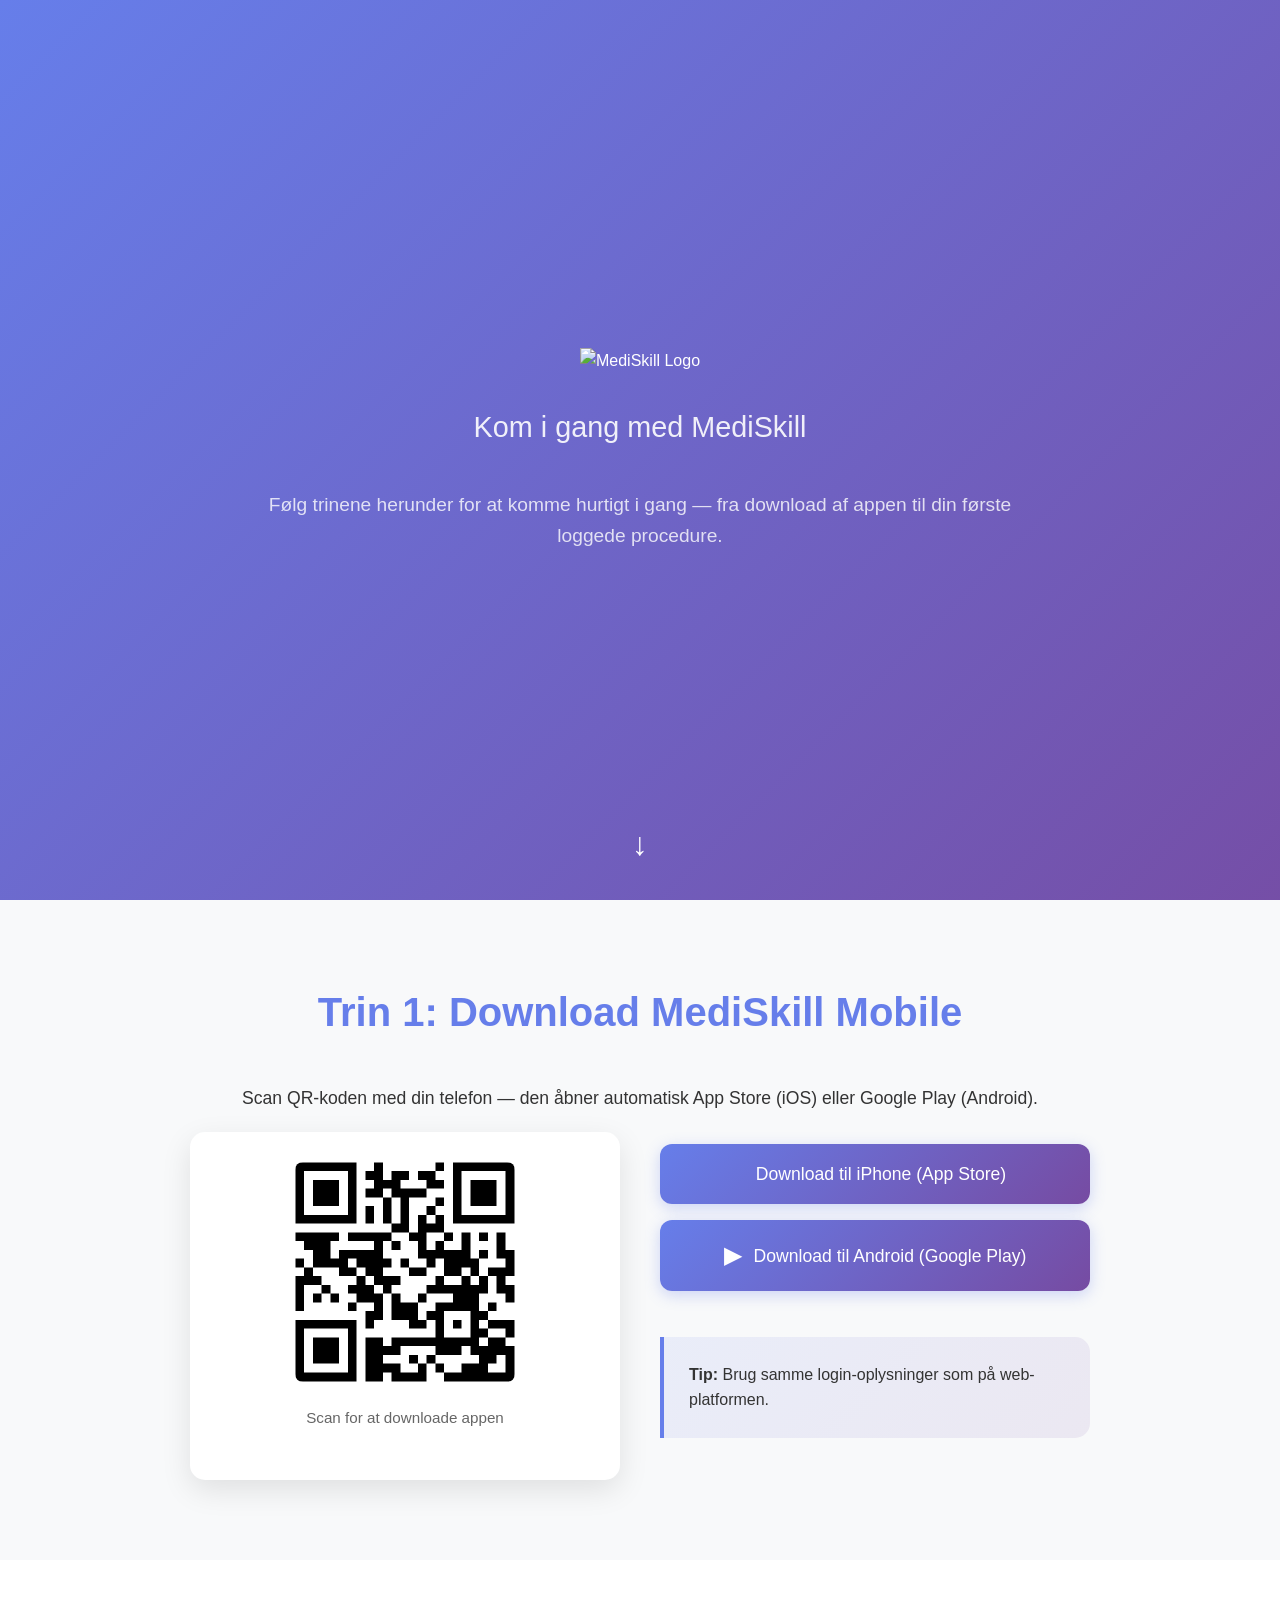
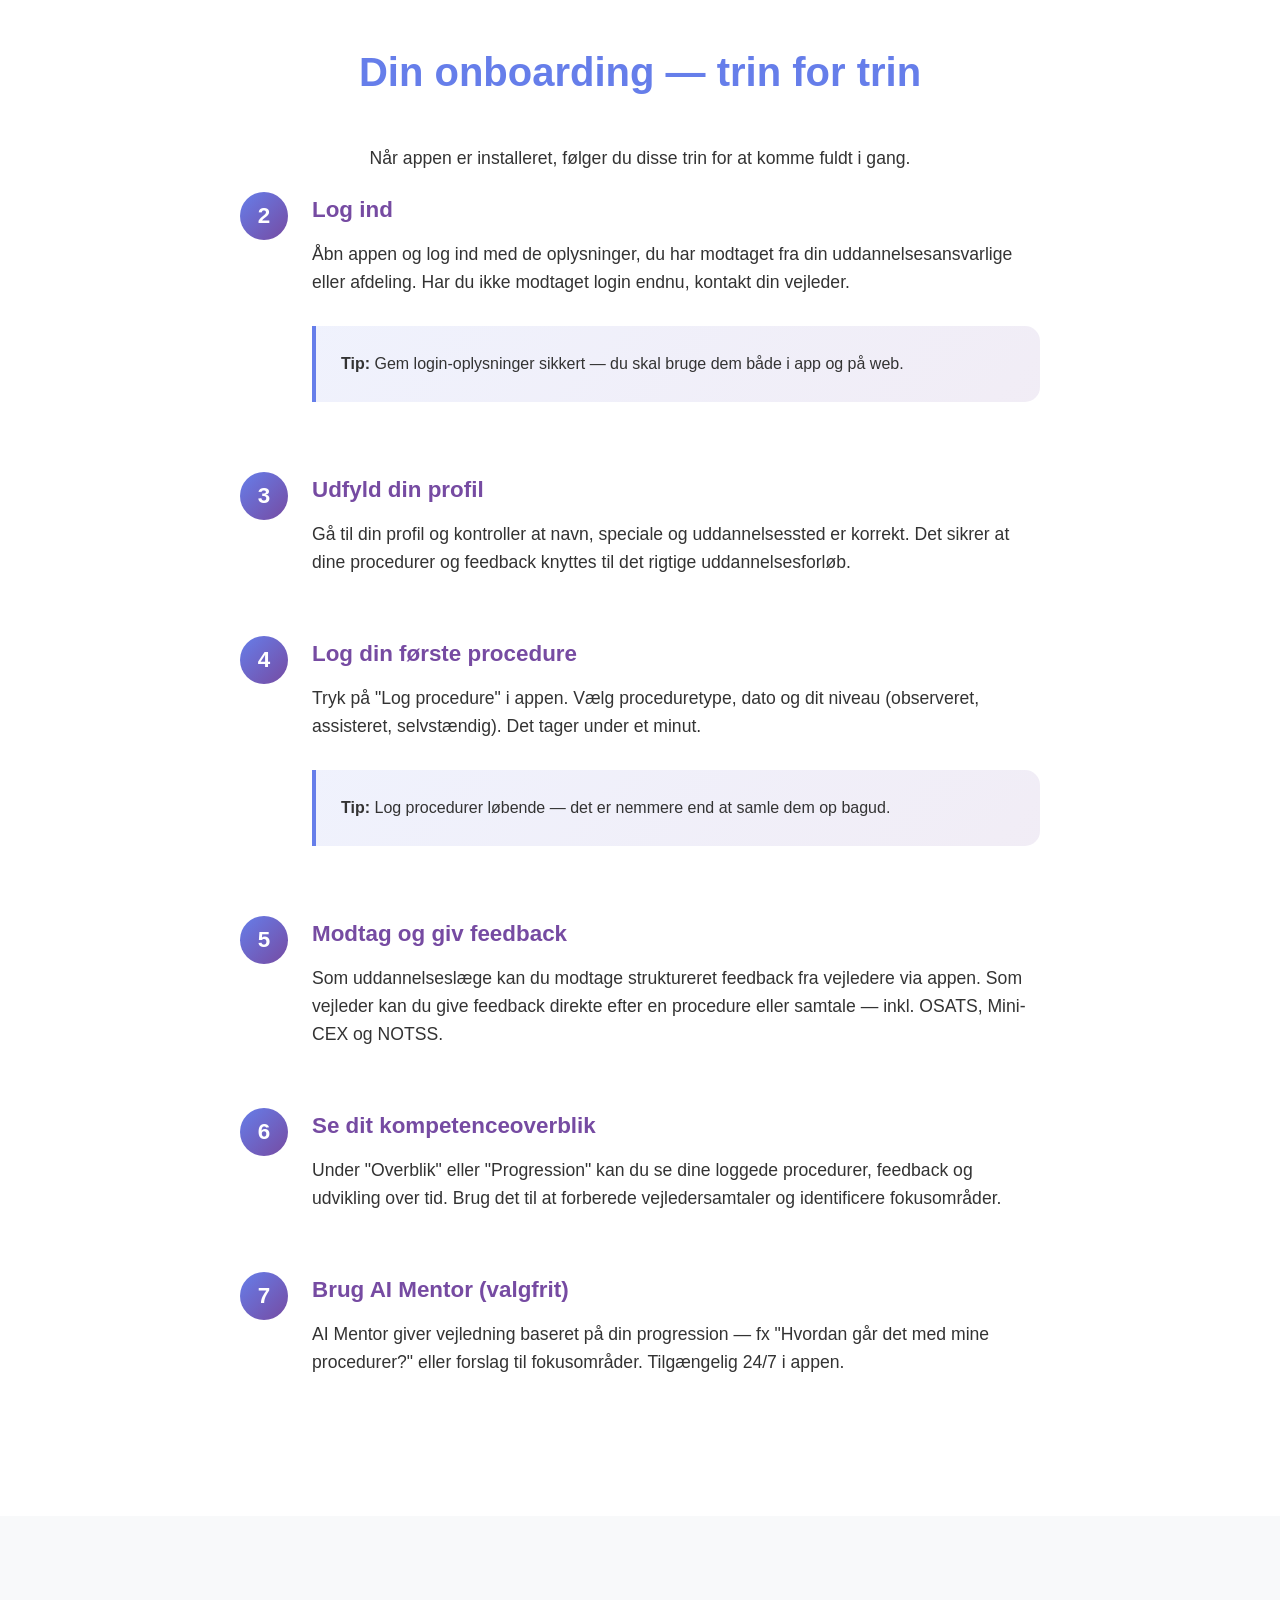
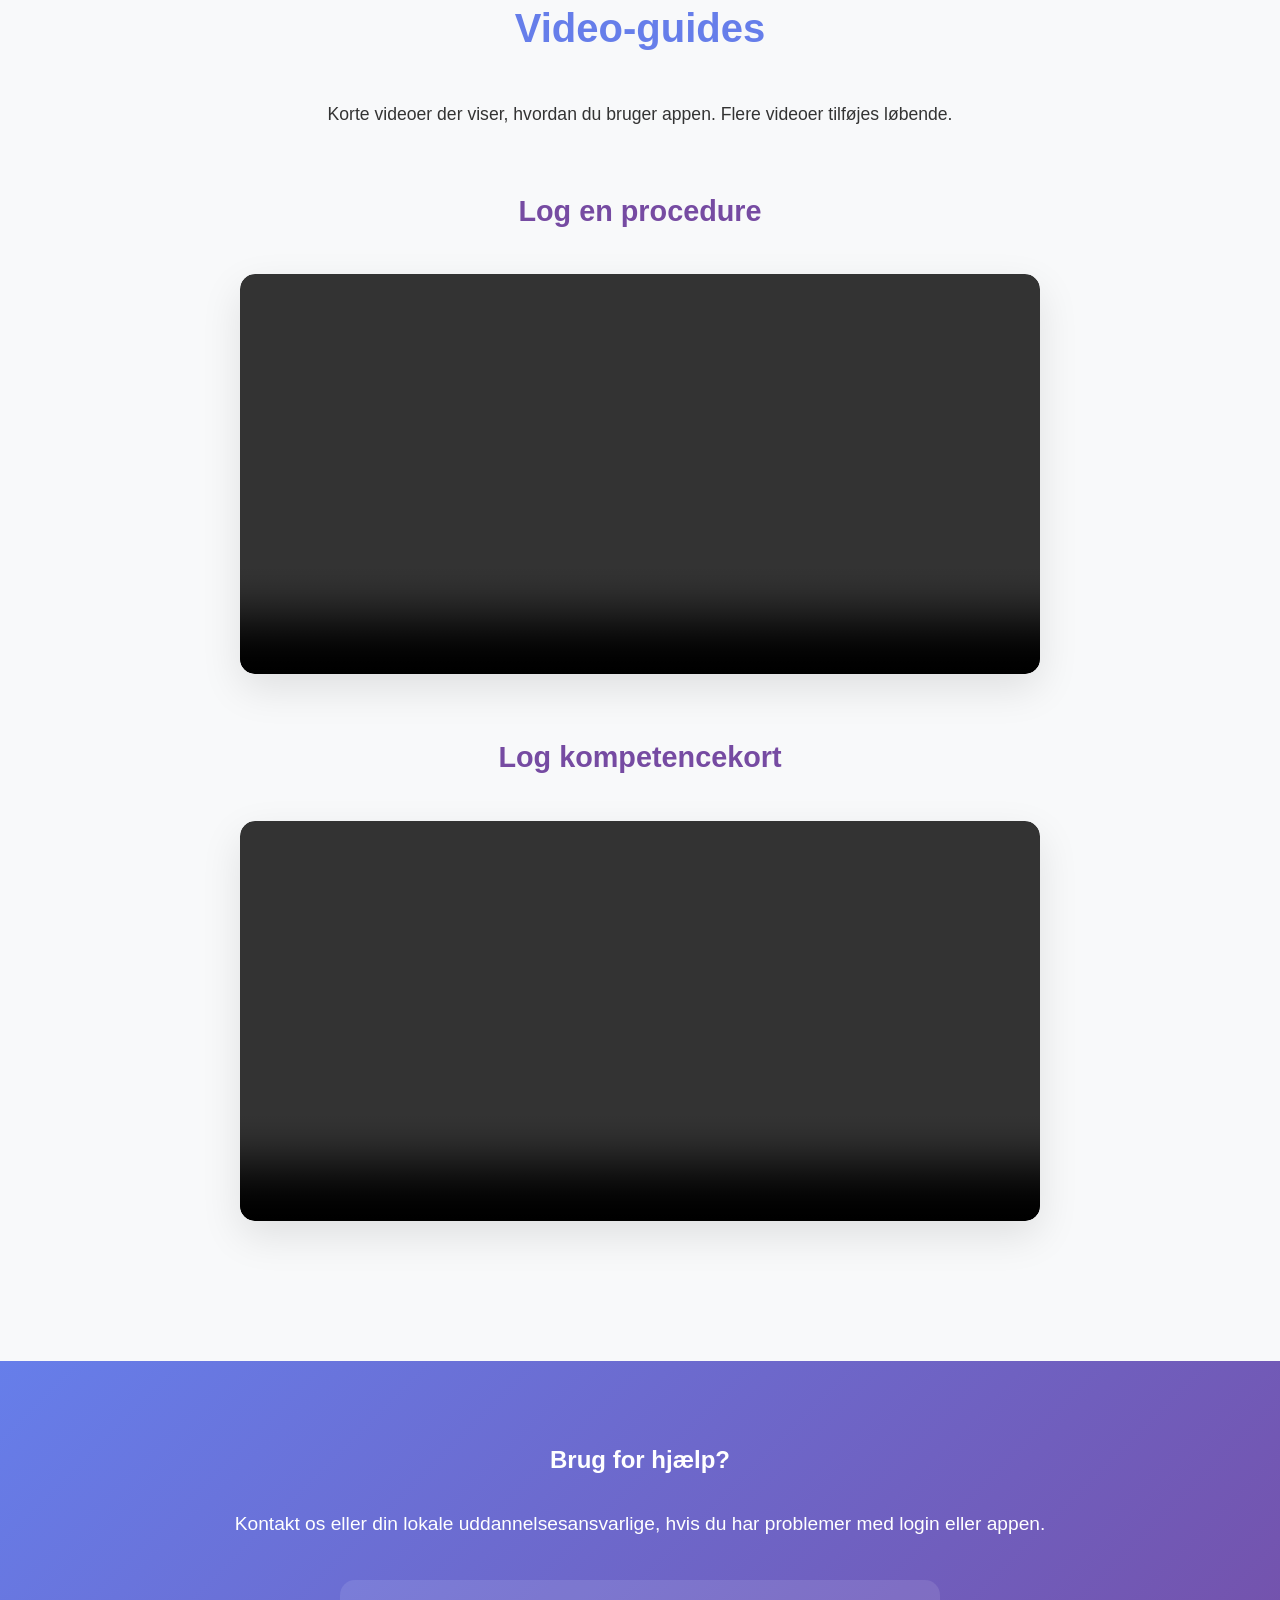
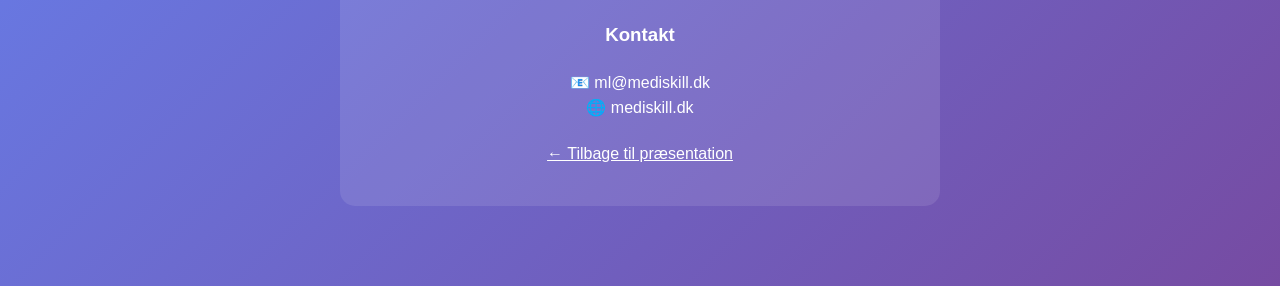
==== onboarding.html @ 32abe289 "Remove placeholder video sections from onboarding page Co-authored-by: Martin Lawaetz <lawaetzm@user" ====
<!DOCTYPE html>
<html lang="da">
<head>
    <meta charset="UTF-8">
    <meta name="viewport" content="width=device-width, initial-scale=1.0">
    <title>MediSkill - Kom i gang</title>
    <link rel="stylesheet" href="css/shared.css">
    <link rel="stylesheet" href="css/onboarding.css">
</head>
<body>
    <section class="hero">
        <div class="container">
            <img src="images/logo.png" alt="MediSkill Logo" style="height: 120px; margin-bottom: 30px;">
            <h2>Kom i gang med MediSkill</h2>
            <p>Følg trinene herunder for at komme hurtigt i gang — fra download af appen til din første loggede procedure.</p>
            <div class="scroll-indicator">↓</div>
        </div>
    </section>

    <section class="section" id="download">
        <div class="container">
            <h2>Trin 1: Download MediSkill Mobile</h2>
            <p class="section-intro">Scan QR-koden med din telefon — den åbner automatisk App Store (iOS) eller Google Play (Android).</p>

            <div class="download-section">
                <div class="qr-container">
                    <img src="images/qr-download.png" alt="QR-kode til download af MediSkill app">
                    <p>Scan for at downloade appen</p>
                </div>
                <div class="store-buttons">
                    <a class="store-button" href="https://apps.apple.com/app/id6743761789" target="_blank" rel="noopener noreferrer">
                        <span class="store-button-icon"></span>
                        Download til iPhone (App Store)
                    </a>
                    <a class="store-button" href="https://play.google.com/store/apps/details?id=com.mediskill.app" target="_blank" rel="noopener noreferrer">
                        <span class="store-button-icon">▶</span>
                        Download til Android (Google Play)
                    </a>
                    <div class="highlight-box">
                        <strong>Tip:</strong> Brug samme login-oplysninger som på web-platformen.
                    </div>
                </div>
            </div>
        </div>
    </section>

    <section class="section" id="steps">
        <div class="container">
            <h2>Din onboarding — trin for trin</h2>
            <p class="section-intro">Når appen er installeret, følger du disse trin for at komme fuldt i gang.</p>

            <div class="step-timeline">
                <div class="step-item">
                    <div class="step-number">2</div>
                    <div class="step-content">
                        <h4>Log ind</h4>
                        <p>Åbn appen og log ind med de oplysninger, du har modtaget fra din uddannelsesansvarlige eller afdeling. Har du ikke modtaget login endnu, kontakt din vejleder.</p>
                        <div class="highlight-box">
                            <strong>Tip:</strong> Gem login-oplysninger sikkert — du skal bruge dem både i app og på web.
                        </div>
                    </div>
                </div>

                <div class="step-item">
                    <div class="step-number">3</div>
                    <div class="step-content">
                        <h4>Udfyld din profil</h4>
                        <p>Gå til din profil og kontroller at navn, speciale og uddannelsessted er korrekt. Det sikrer at dine procedurer og feedback knyttes til det rigtige uddannelsesforløb.</p>
                    </div>
                </div>

                <div class="step-item">
                    <div class="step-number">4</div>
                    <div class="step-content">
                        <h4>Log din første procedure</h4>
                        <p>Tryk på "Log procedure" i appen. Vælg proceduretype, dato og dit niveau (observeret, assisteret, selvstændig). Det tager under et minut.</p>
                        <div class="highlight-box">
                            <strong>Tip:</strong> Log procedurer løbende — det er nemmere end at samle dem op bagud.
                        </div>
                    </div>
                </div>

                <div class="step-item">
                    <div class="step-number">5</div>
                    <div class="step-content">
                        <h4>Modtag og giv feedback</h4>
                        <p>Som uddannelseslæge kan du modtage struktureret feedback fra vejledere via appen. Som vejleder kan du give feedback direkte efter en procedure eller samtale — inkl. OSATS, Mini-CEX og NOTSS.</p>
                    </div>
                </div>

                <div class="step-item">
                    <div class="step-number">6</div>
                    <div class="step-content">
                        <h4>Se dit kompetenceoverblik</h4>
                        <p>Under "Overblik" eller "Progression" kan du se dine loggede procedurer, feedback og udvikling over tid. Brug det til at forberede vejledersamtaler og identificere fokusområder.</p>
                    </div>
                </div>

                <div class="step-item">
                    <div class="step-number">7</div>
                    <div class="step-content">
                        <h4>Brug AI Mentor (valgfrit)</h4>
                        <p>AI Mentor giver vejledning baseret på din progression — fx "Hvordan går det med mine procedurer?" eller forslag til fokusområder. Tilgængelig 24/7 i appen.</p>
                    </div>
                </div>
            </div>
        </div>
    </section>

    <section class="section" id="videos">
        <div class="container">
            <h2>Video-guides</h2>
            <p class="section-intro">Korte videoer der viser, hvordan du bruger appen. Flere videoer tilføjes løbende.</p>

            <div class="video-section">
                <h3>Log en procedure</h3>
                <div class="video-container">
                    <video controls>
                        <source src="images/log_procedure.mp4" type="video/mp4">
                        Din browser understøtter ikke video afspilning.
                    </video>
                </div>
            </div>

            <div class="video-section">
                <h3>Log kompetencekort</h3>
                <div class="video-container">
                    <video controls>
                        <source src="images/log_kompetencekort.mp4" type="video/mp4">
                        Din browser understøtter ikke video afspilning.
                    </video>
                </div>
            </div>
        </div>
    </section>

    <section class="cta-section">
        <div class="container">
            <h2>Brug for hjælp?</h2>
            <p style="font-size: 1.2rem; margin-bottom: 40px;">
                Kontakt os eller din lokale uddannelsesansvarlige, hvis du har problemer med login eller appen.
            </p>

            <div class="contact-info">
                <h3 style="margin-bottom: 20px;">Kontakt</h3>
                <p>📧 ml@mediskill.dk</p>
                <p>🌐 mediskill.dk</p>
                <p style="margin-top: 20px;">
                    <a href="index.html" style="color: white; text-decoration: underline;">← Tilbage til præsentation</a>
                </p>
            </div>
        </div>
    </section>

    <script>
        document.querySelectorAll('a[href^="#"]').forEach(anchor => {
            anchor.addEventListener('click', function (e) {
                e.preventDefault();
                document.querySelector(this.getAttribute('href')).scrollIntoView({
                    behavior: 'smooth'
                });
            });
        });

        document.querySelector('.scroll-indicator').addEventListener('click', function() {
            document.querySelector('.section').scrollIntoView({
                behavior: 'smooth'
            });
        });
    </script>
</body>
</html>
---- css/shared.css ----
* {
    margin: 0;
    padding: 0;
    box-sizing: border-box;
}

body {
    font-family: 'Segoe UI', Tahoma, Geneva, Verdana, sans-serif;
    line-height: 1.6;
    color: #333;
    background: linear-gradient(135deg, #667eea 0%, #764ba2 100%);
}

.container {
    max-width: 1200px;
    margin: 0 auto;
    padding: 0 20px;
}

.hero {
    position: relative;
    background: linear-gradient(135deg, rgba(102, 126, 234, 0.9) 0%, rgba(118, 75, 162, 0.9) 100%);
    color: white;
    padding: 80px 20px;
    text-align: center;
    min-height: 100vh;
    display: flex;
    align-items: center;
    justify-content: center;
    flex-direction: column;
    overflow: hidden;
}

.hero h1 {
    font-size: 3.5rem;
    margin-bottom: 20px;
    font-weight: 300;
}

.hero h2 {
    font-size: 1.8rem;
    margin-bottom: 40px;
    font-weight: 400;
    opacity: 0.9;
}

.hero p {
    font-size: 1.2rem;
    max-width: 800px;
    margin: 0 auto;
    opacity: 0.8;
}

.section {
    padding: 80px 0;
    background: white;
}

.section:nth-child(even) {
    background: #f8f9fa;
}

.section h2 {
    font-size: 2.5rem;
    margin-bottom: 40px;
    text-align: center;
    color: #667eea;
}

.section h3 {
    font-size: 1.8rem;
    margin: 30px 0 15px 0;
    color: #764ba2;
}

.section p {
    font-size: 1.1rem;
    margin-bottom: 20px;
    max-width: 800px;
    margin-left: auto;
    margin-right: auto;
}

.features-grid {
    display: grid;
    grid-template-columns: repeat(auto-fit, minmax(300px, 1fr));
    gap: 40px;
    margin: 60px 0;
}

.features-grid-four {
    display: grid;
    grid-template-columns: repeat(4, 1fr);
    gap: 30px;
    margin: 60px 0;
}

.feature-card {
    background: white;
    padding: 30px;
    border-radius: 15px;
    box-shadow: 0 10px 30px rgba(0,0,0,0.1);
    text-align: center;
    transition: transform 0.3s ease;
}

.feature-card:hover {
    transform: translateY(-5px);
}

.feature-card h4 {
    font-size: 1.4rem;
    margin-bottom: 15px;
    color: #667eea;
}

.image-showcase {
    display: grid;
    grid-template-columns: 1fr 1fr;
    gap: 40px;
    margin: 60px 0;
    align-items: center;
}

.image-showcase img {
    width: 100%;
    border-radius: 15px;
    box-shadow: 0 15px 40px rgba(0,0,0,0.1);
}

.image-content {
    padding: 20px;
}

.image-content h4 {
    font-size: 1.6rem;
    margin-bottom: 20px;
    color: #764ba2;
}

.stats-grid {
    display: grid;
    grid-template-columns: repeat(auto-fit, minmax(200px, 1fr));
    gap: 30px;
    margin: 40px 0;
}

.stat-card {
    background: linear-gradient(135deg, #667eea, #764ba2);
    color: white;
    padding: 30px;
    border-radius: 15px;
    text-align: center;
}

.stat-number {
    font-size: 3rem;
    font-weight: bold;
    display: block;
}

.stat-label {
    font-size: 1rem;
    opacity: 0.9;
}

.cta-section {
    background: linear-gradient(135deg, #667eea, #764ba2);
    color: white;
    padding: 80px 0;
    text-align: center;
}

.cta-section h2 {
    color: white;
    margin-bottom: 30px;
}

.contact-info {
    background: rgba(255,255,255,0.1);
    padding: 40px;
    border-radius: 15px;
    max-width: 600px;
    margin: 0 auto;
}

.scroll-indicator {
    position: absolute;
    bottom: 30px;
    left: 50%;
    transform: translateX(-50%);
    color: white;
    font-size: 2rem;
    animation: bounce 2s infinite;
    cursor: pointer;
}

@keyframes bounce {
    0%, 20%, 50%, 80%, 100% {
        transform: translateX(-50%) translateY(0);
    }
    40% {
        transform: translateX(-50%) translateY(-10px);
    }
    60% {
        transform: translateX(-50%) translateY(-5px);
    }
}

.highlight-box {
    background: linear-gradient(135deg, rgba(102, 126, 234, 0.1), rgba(118, 75, 162, 0.1));
    border-left: 4px solid #667eea;
    padding: 25px;
    margin: 30px 0;
    border-radius: 0 15px 15px 0;
}

.video-section {
    text-align: center;
    margin: 60px 0;
}

.video-container {
    position: relative;
    max-width: 800px;
    margin: 40px auto;
    border-radius: 15px;
    box-shadow: 0 15px 40px rgba(0,0,0,0.1);
    overflow: hidden;
}

.video-container video {
    width: 100%;
    height: auto;
    display: block;
    border-radius: 15px;
}

@media (max-width: 1024px) and (min-width: 769px) {
    .hero {
        padding: 60px 30px;
    }

    .hero img {
        height: 100px !important;
        margin-bottom: 30px !important;
    }

    .hero h2 {
        font-size: 1.6rem;
    }

    .hero p {
        font-size: 1.1rem;
        padding: 0 20px;
    }
}

@media (max-width: 768px) {
    .hero {
        min-height: 100vh;
        padding: 40px 15px;
        justify-content: center;
    }

    .hero .container {
        width: 100%;
        max-width: 100%;
        padding: 0;
    }

    .hero img {
        height: 70px !important;
        margin-bottom: 25px !important;
        max-width: 90%;
    }

    .hero h1 {
        font-size: 2rem;
        margin-bottom: 15px;
    }

    .hero h2 {
        font-size: 1.2rem;
        margin-bottom: 25px;
        padding: 0 10px;
        line-height: 1.4;
    }

    .hero p {
        font-size: 0.95rem;
        padding: 0 15px;
        line-height: 1.5;
        max-width: 90%;
        margin: 0 auto;
    }

    .section {
        padding: 50px 0;
    }

    .section h2 {
        font-size: 2rem;
        margin-bottom: 30px;
    }

    .section p {
        font-size: 1rem;
        padding: 0 10px;
        text-align: left !important;
    }

    .image-showcase {
        grid-template-columns: 1fr;
        gap: 20px;
    }

    .features-grid {
        grid-template-columns: 1fr;
        gap: 20px;
    }

    .features-grid-four {
        grid-template-columns: 1fr;
        gap: 20px;
    }

    .feature-card {
        padding: 20px;
        margin: 0 10px;
    }

    .feature-card h4 {
        font-size: 1.2rem;
    }

    .feature-card p {
        font-size: 0.95rem;
    }

    .image-content {
        padding: 10px;
    }

    .image-content h4 {
        font-size: 1.3rem;
    }

    .container {
        padding: 0 15px;
    }

    .contact-info {
        padding: 25px;
        margin: 0 10px;
    }

    .video-container {
        margin: 20px 10px;
    }
}

@media (max-width: 480px) {
    .hero {
        min-height: 100vh;
        padding: 30px 10px;
        justify-content: center;
    }

    .hero img {
        height: 55px !important;
        margin-bottom: 20px !important;
        max-width: 85%;
    }

    .hero h1 {
        font-size: 1.8rem;
        margin-bottom: 12px;
    }

    .hero h2 {
        font-size: 1rem;
        margin-bottom: 20px;
        padding: 0 5px;
        line-height: 1.3;
    }

    .hero p {
        font-size: 0.85rem;
        padding: 0 10px;
        line-height: 1.4;
        max-width: 95%;
    }

    .scroll-indicator {
        font-size: 1.5rem;
        bottom: 20px;
    }

    .section {
        padding: 40px 0;
    }

    .section h2 {
        font-size: 1.8rem;
    }

    .feature-card {
        padding: 15px;
        margin: 0 5px;
    }

    .container {
        padding: 0 10px;
    }
}
---- css/onboarding.css ----
.step-timeline {
    max-width: 800px;
    margin: 0 auto;
}

.step-item {
    display: flex;
    gap: 24px;
    margin-bottom: 40px;
    align-items: flex-start;
}

.step-number {
    flex-shrink: 0;
    width: 48px;
    height: 48px;
    border-radius: 50%;
    background: linear-gradient(135deg, #667eea, #764ba2);
    color: white;
    font-size: 1.4rem;
    font-weight: bold;
    display: flex;
    align-items: center;
    justify-content: center;
}

.step-content {
    flex: 1;
}

.step-content h4 {
    font-size: 1.4rem;
    color: #764ba2;
    margin-bottom: 12px;
}

.step-content p {
    max-width: none;
    margin-left: 0;
    margin-right: 0;
    text-align: left;
}

.download-section {
    display: grid;
    grid-template-columns: 1fr 1fr;
    gap: 40px;
    align-items: center;
    max-width: 900px;
    margin: 0 auto;
}

.qr-container {
    text-align: center;
    background: white;
    padding: 30px;
    border-radius: 15px;
    box-shadow: 0 10px 30px rgba(0,0,0,0.1);
}

.qr-container img {
    width: 220px;
    height: 220px;
    border-radius: 8px;
}

.qr-container p {
    margin-top: 16px;
    font-size: 0.95rem;
    color: #666;
    max-width: none;
}

.store-buttons {
    display: flex;
    flex-direction: column;
    gap: 16px;
}

.store-button {
    display: flex;
    align-items: center;
    justify-content: center;
    gap: 12px;
    padding: 16px 24px;
    border-radius: 12px;
    background: linear-gradient(135deg, #667eea, #764ba2);
    color: white;
    text-decoration: none;
    font-size: 1.1rem;
    font-weight: 500;
    transition: transform 0.2s ease, box-shadow 0.2s ease;
    box-shadow: 0 4px 15px rgba(102, 126, 234, 0.3);
}

.store-button:hover {
    transform: translateY(-2px);
    box-shadow: 0 6px 20px rgba(102, 126, 234, 0.4);
}

.store-button-icon {
    font-size: 1.5rem;
}

.video-placeholder {
    max-width: 800px;
    margin: 20px auto;
    padding: 60px 40px;
    border: 2px dashed #ccc;
    border-radius: 15px;
    background: #f8f9fa;
    color: #888;
    font-size: 1.1rem;
}

.section-intro {
    text-align: center;
    font-size: 1.2rem;
    margin-bottom: 40px;
    max-width: 700px;
    margin-left: auto;
    margin-right: auto;
}

@media (max-width: 768px) {
    .step-item {
        gap: 16px;
    }

    .step-number {
        width: 40px;
        height: 40px;
        font-size: 1.2rem;
    }

    .download-section {
        grid-template-columns: 1fr;
        gap: 30px;
    }

    .qr-container img {
        width: 180px;
        height: 180px;
    }

    .video-placeholder {
        padding: 40px 20px;
        margin: 20px 10px;
    }
}
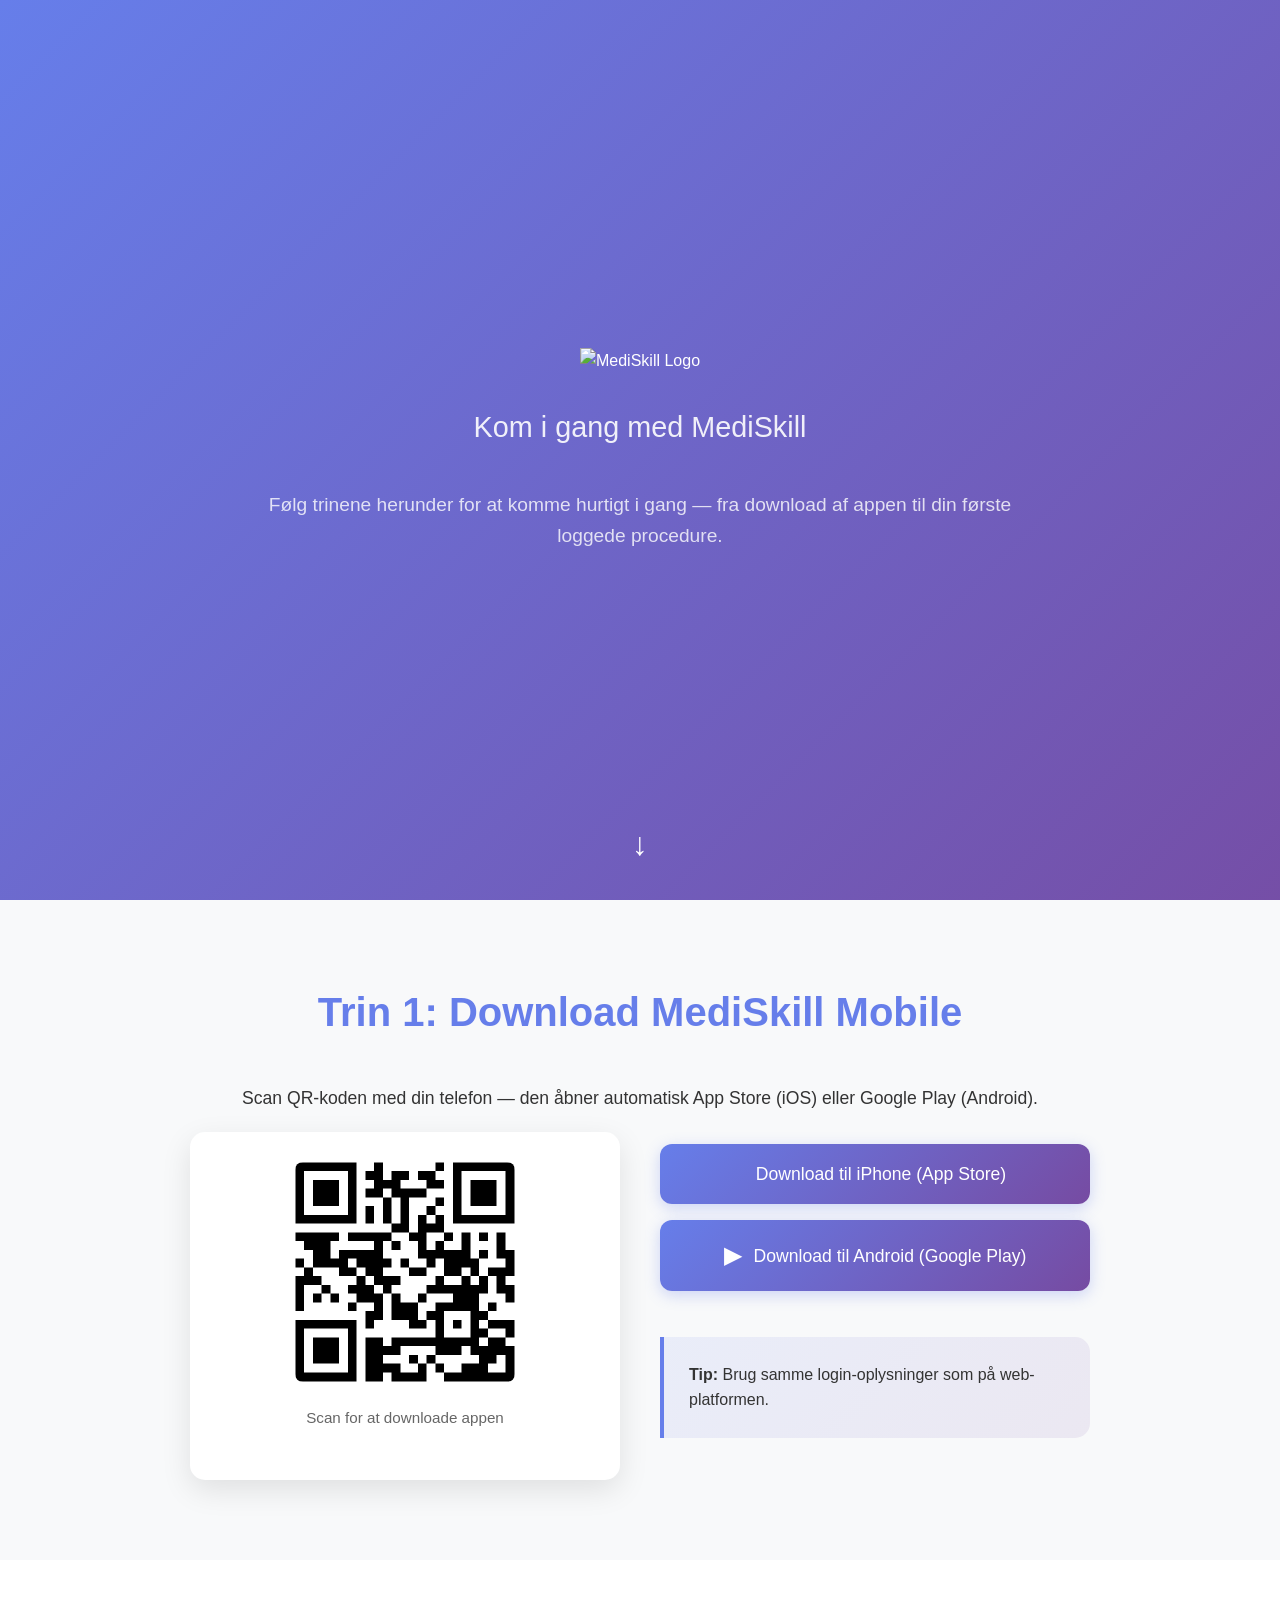
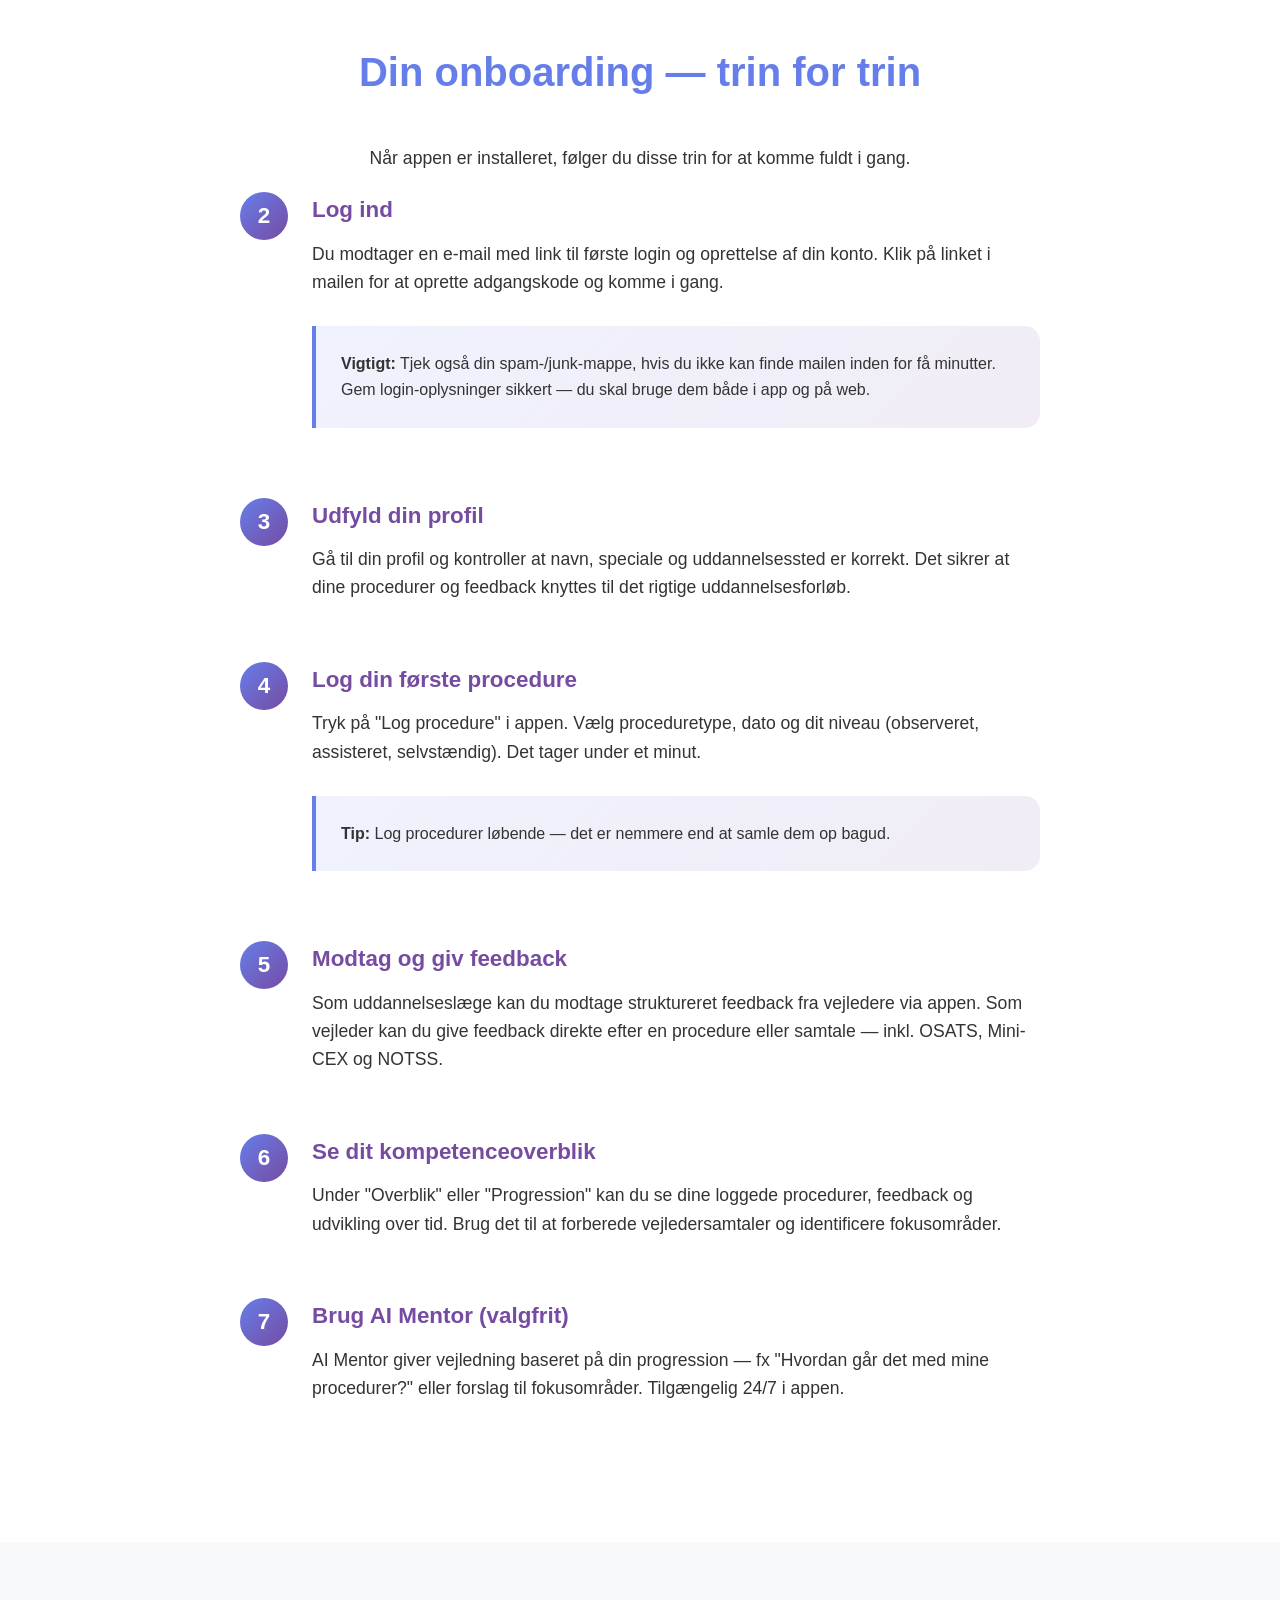
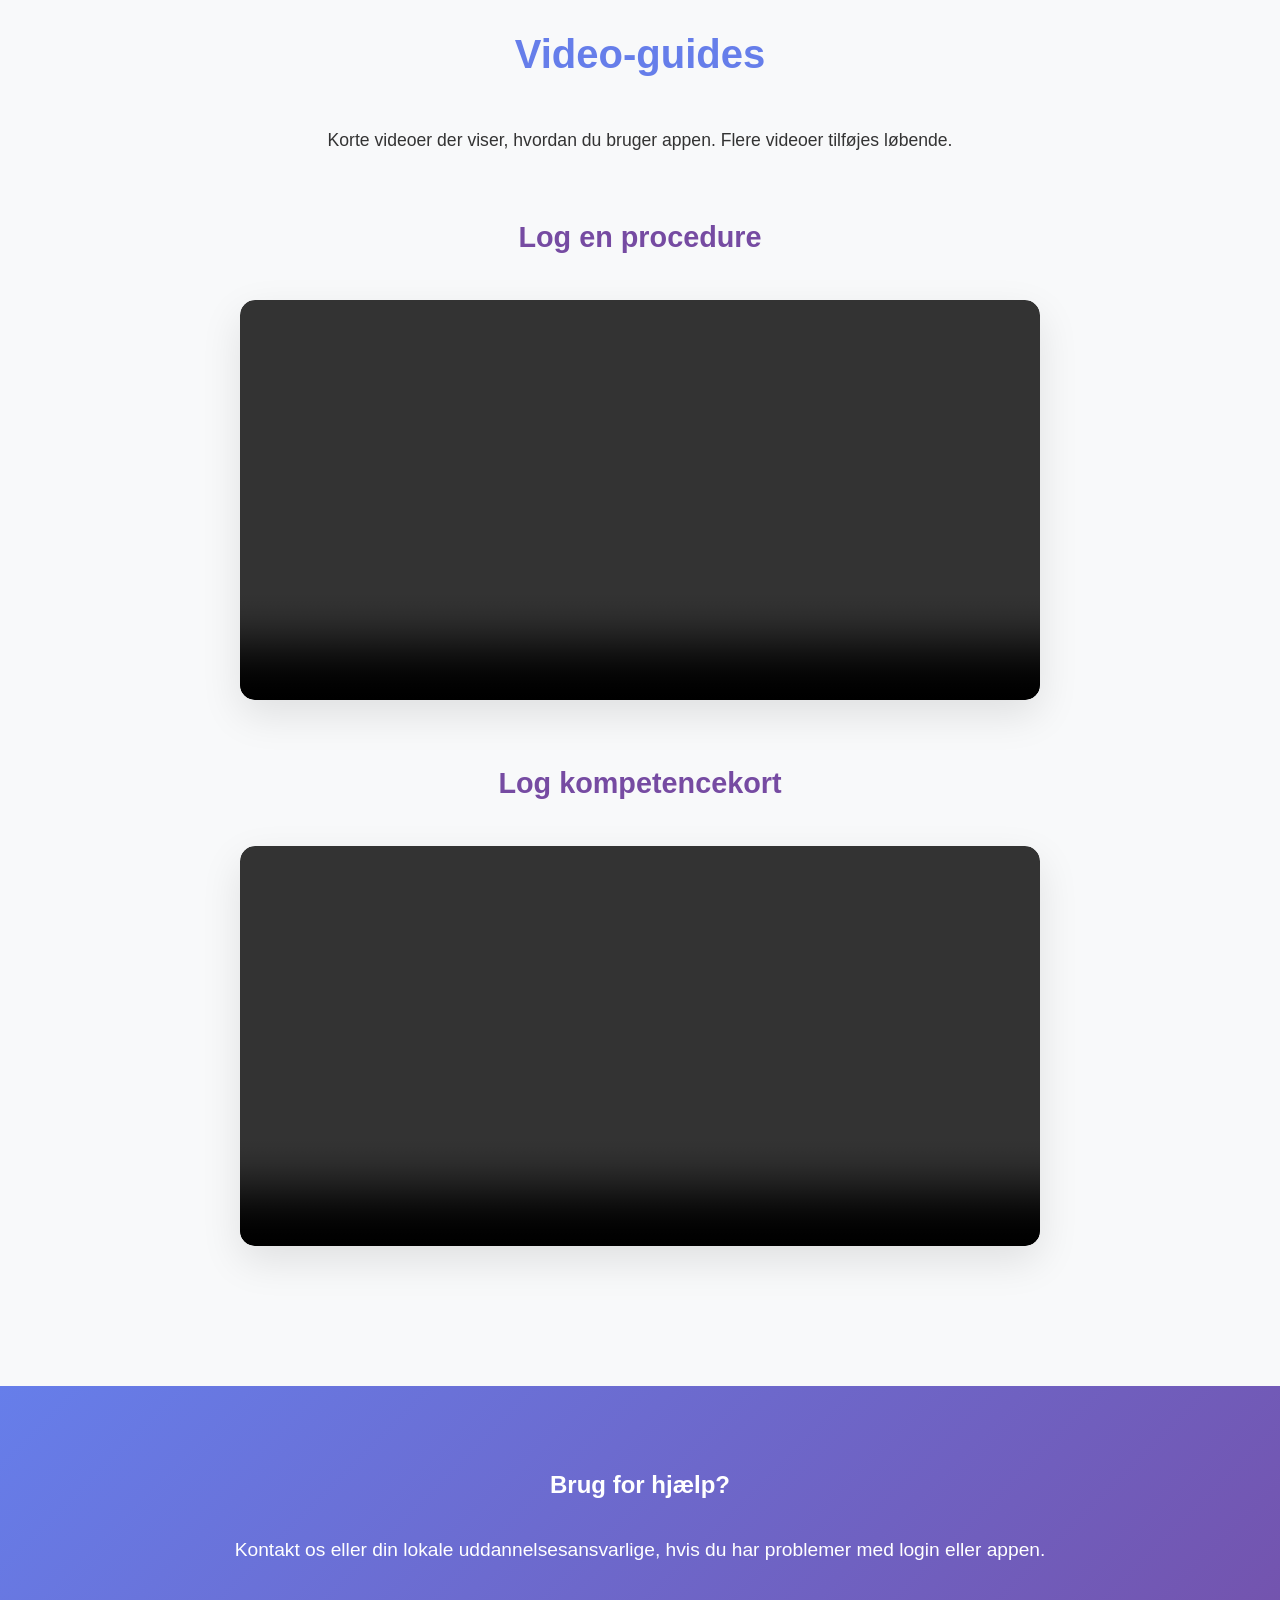
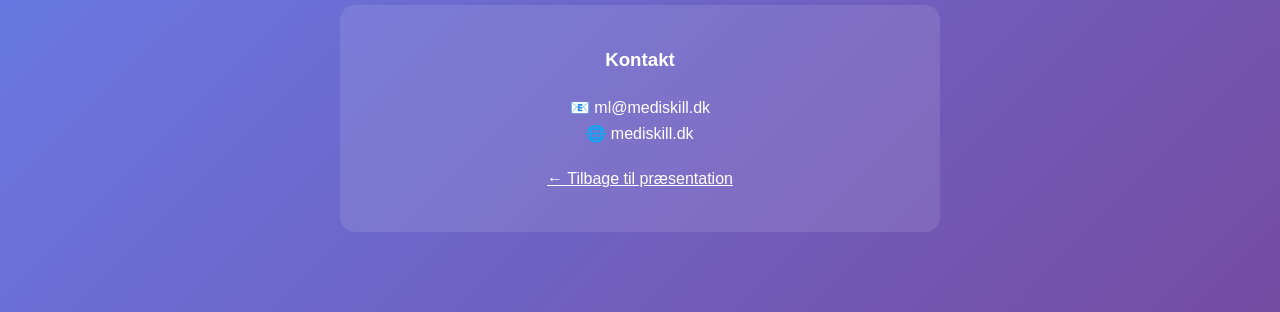
==== commit 7537ba8a: "Clarify step 2: login link via email and check spam folder Co-authored-by: Martin Lawaetz <lawaetzm@" ====
--- a/onboarding.html
+++ b/onboarding.html
@@ -54,9 +54,9 @@
                     <div class="step-number">2</div>
                     <div class="step-content">
                         <h4>Log ind</h4>
-                        <p>Åbn appen og log ind med de oplysninger, du har modtaget fra din uddannelsesansvarlige eller afdeling. Har du ikke modtaget login endnu, kontakt din vejleder.</p>
+                        <p>Du modtager en e-mail med link til første login og oprettelse af din konto. Klik på linket i mailen for at oprette adgangskode og komme i gang.</p>
                         <div class="highlight-box">
-                            <strong>Tip:</strong> Gem login-oplysninger sikkert — du skal bruge dem både i app og på web.
+                            <strong>Vigtigt:</strong> Tjek også din spam-/junk-mappe, hvis du ikke kan finde mailen inden for få minutter. Gem login-oplysninger sikkert — du skal bruge dem både i app og på web.
                         </div>
                     </div>
                 </div>
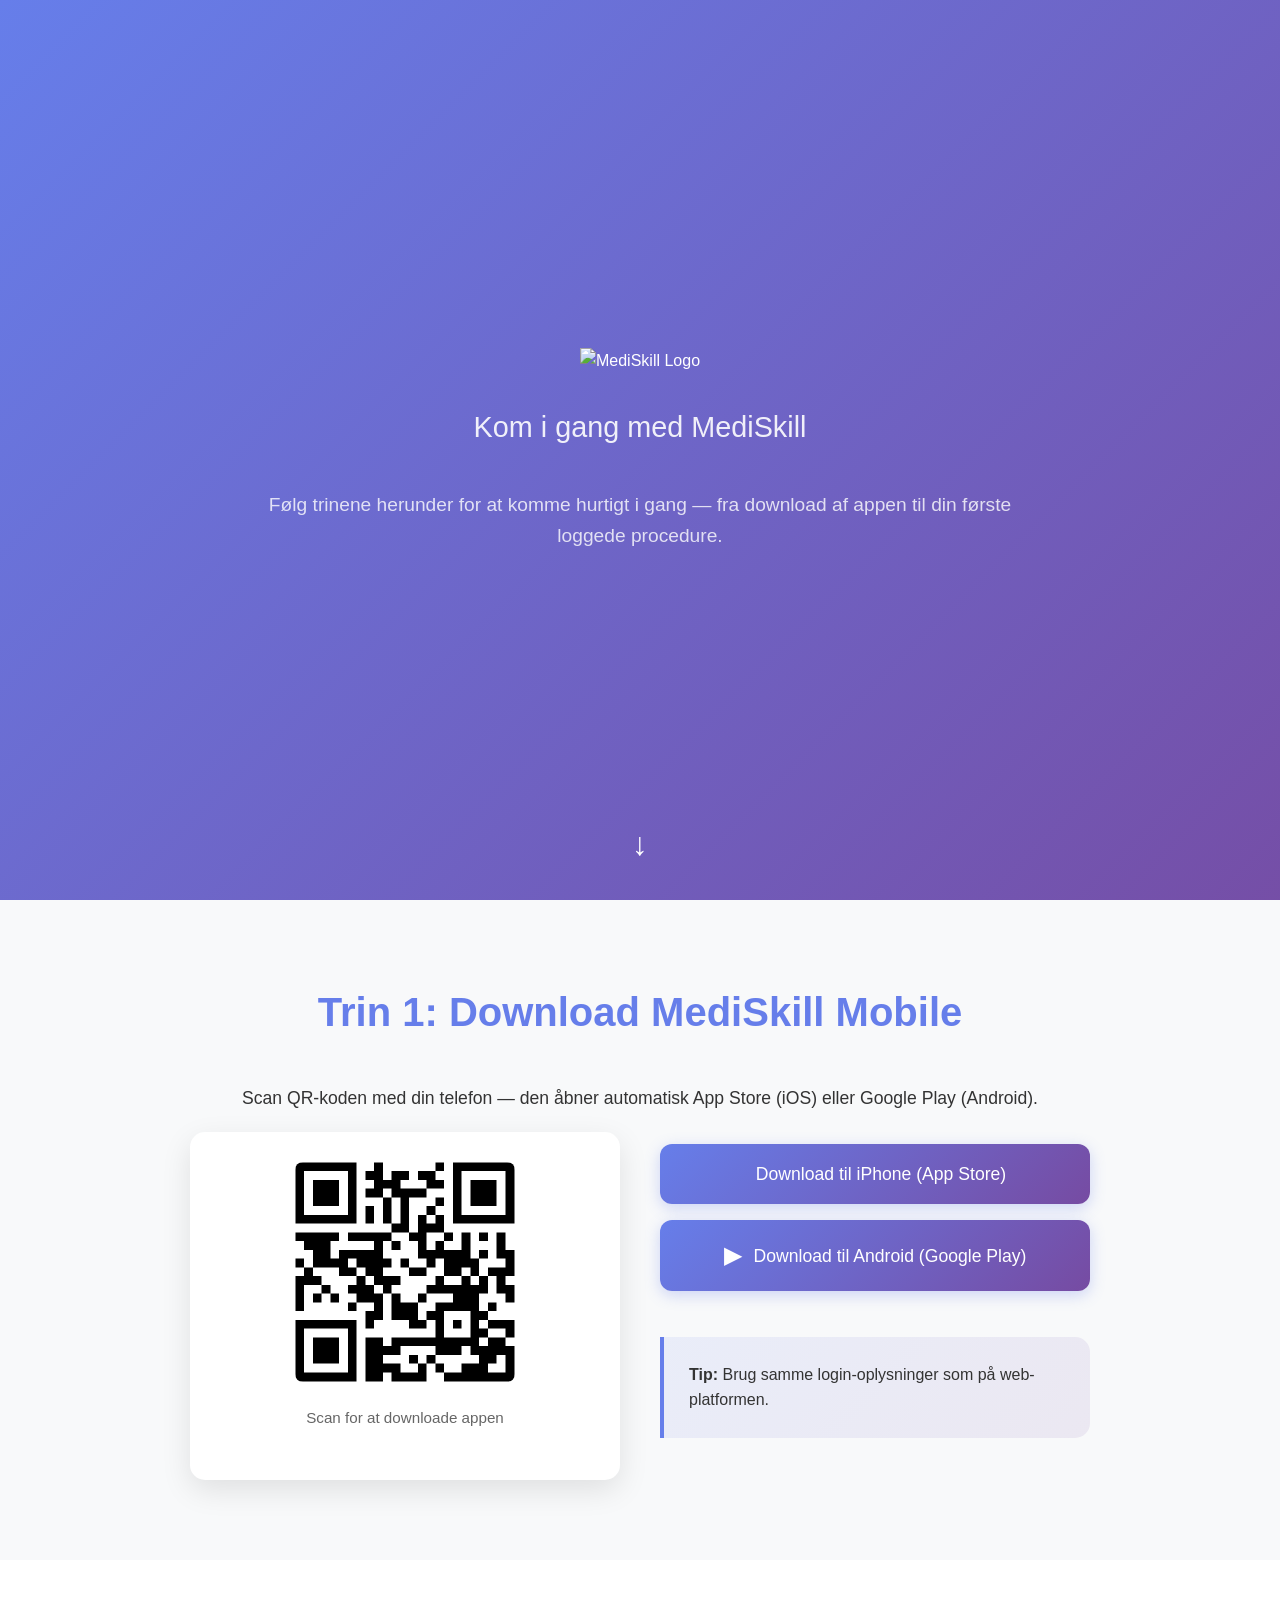
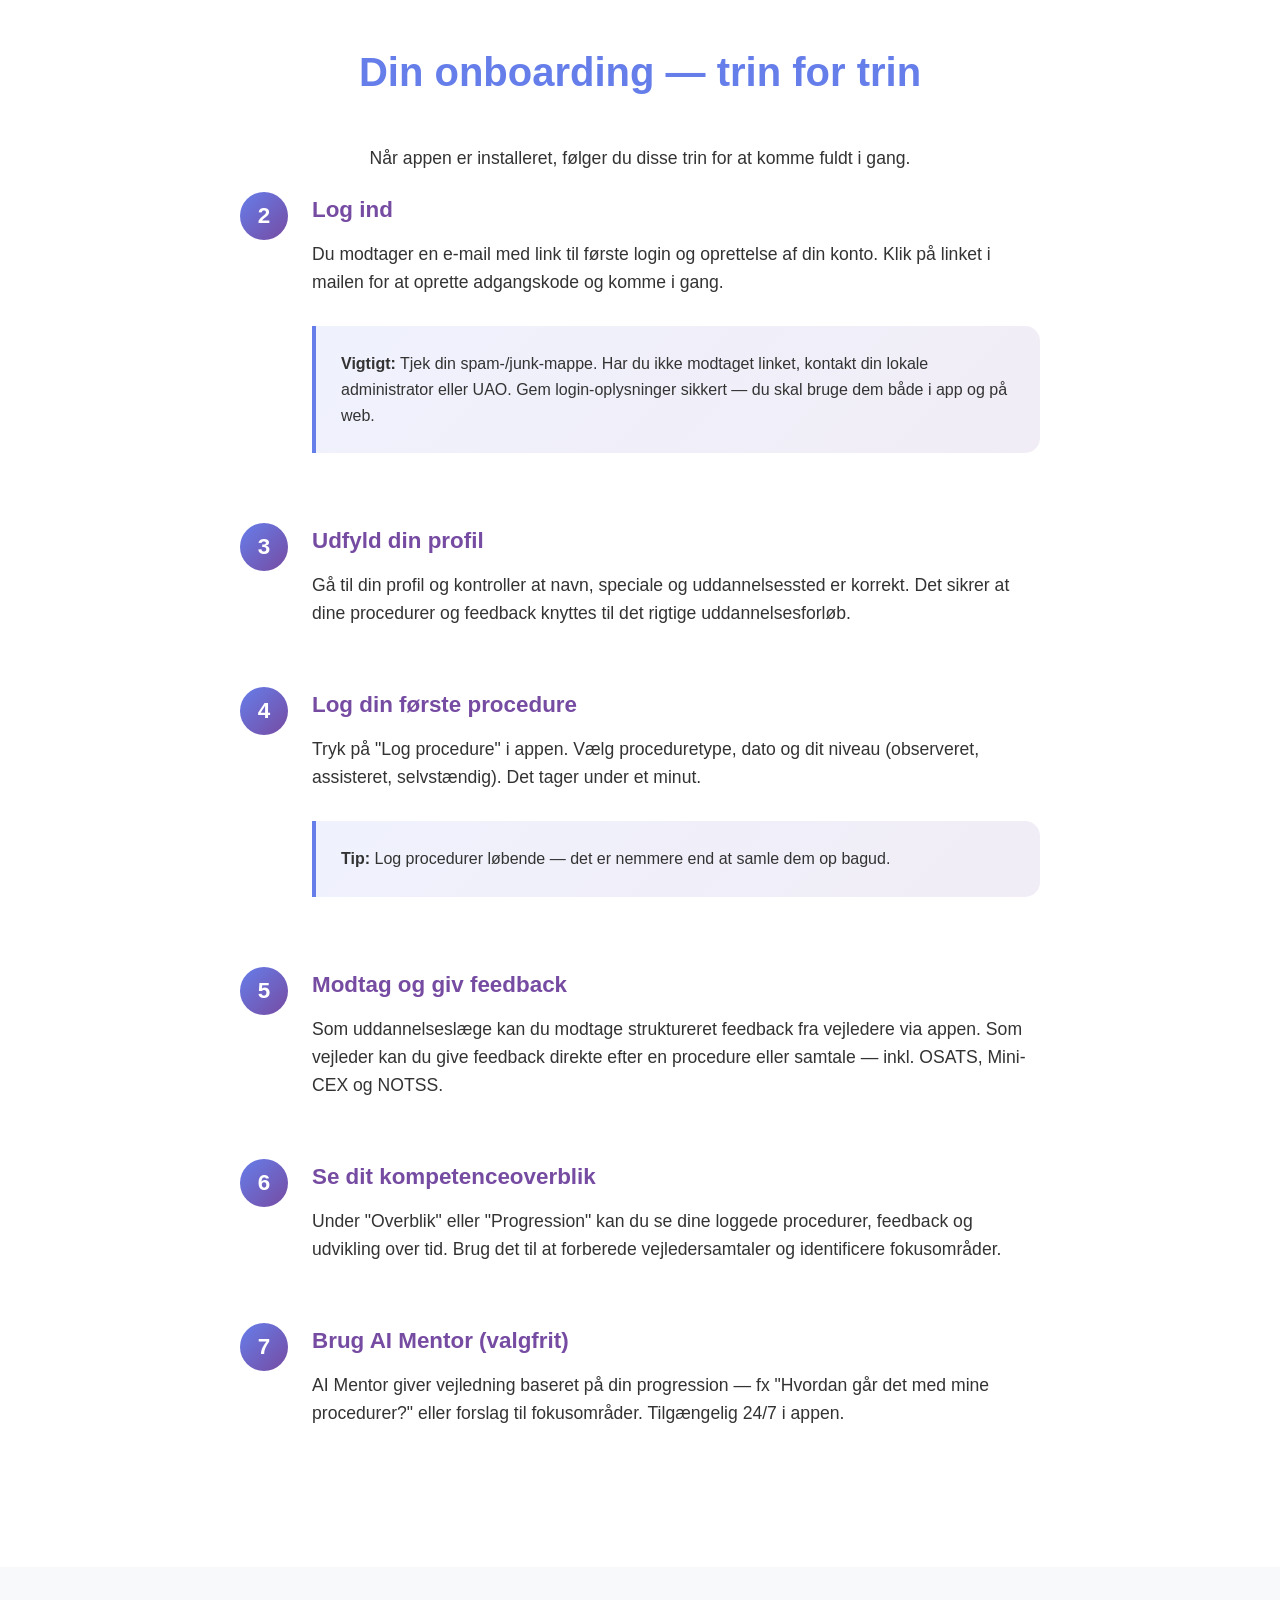
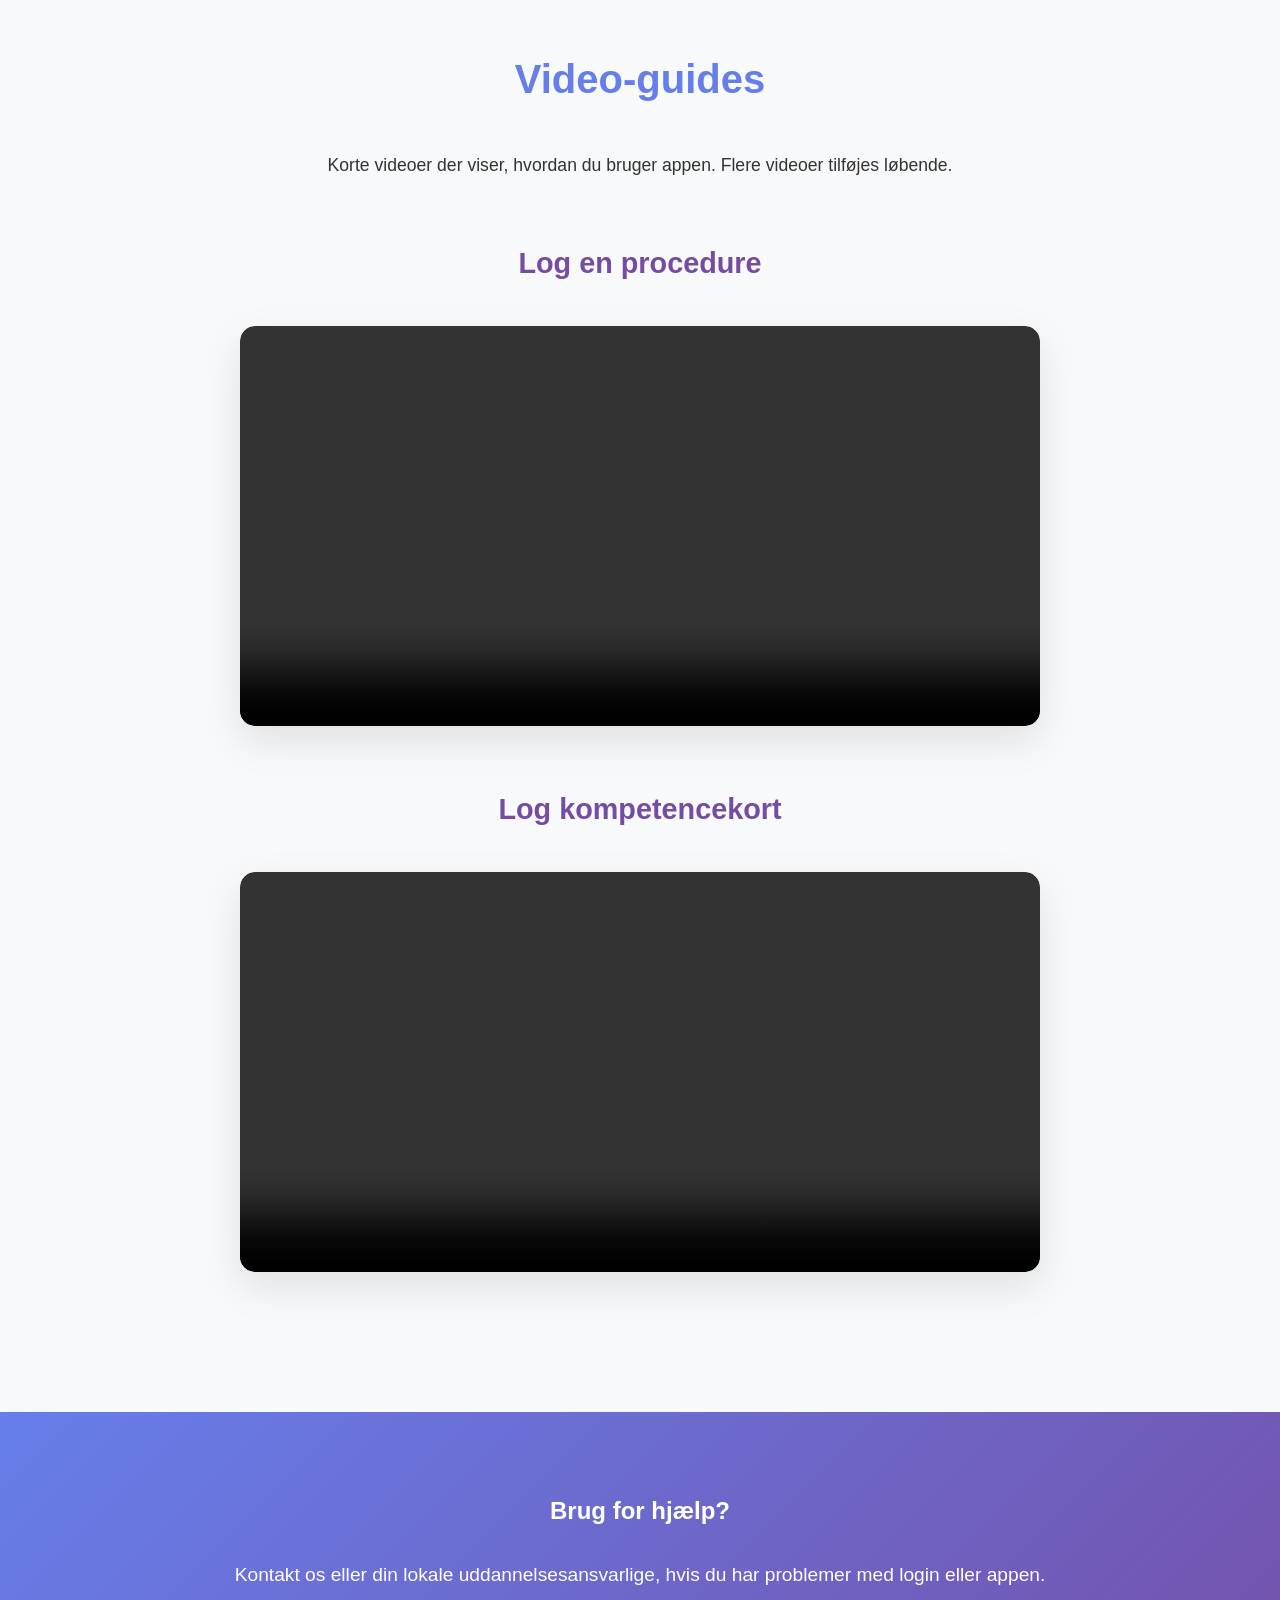
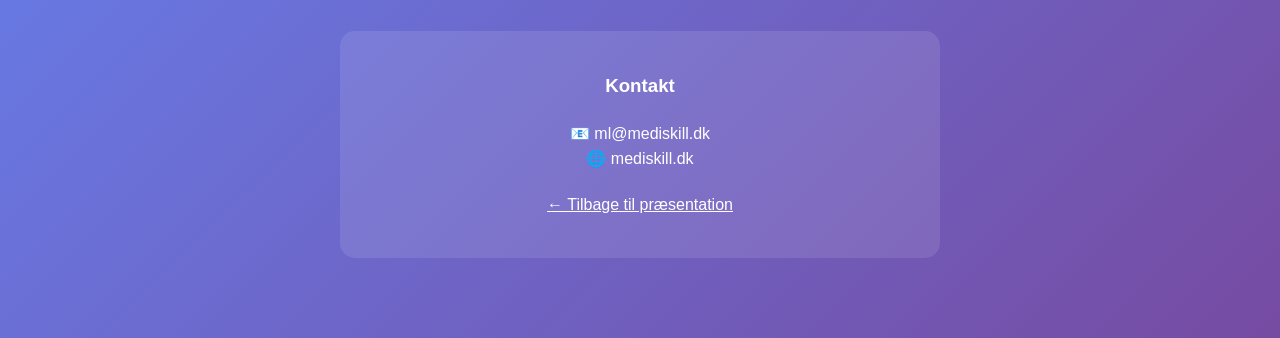
==== commit 085d0494: "Update step 2: contact local admin/UAO if login link not received Co-authored-by: Martin Lawaetz <la" ====
--- a/onboarding.html
+++ b/onboarding.html
@@ -56,7 +56,7 @@
                         <h4>Log ind</h4>
                         <p>Du modtager en e-mail med link til første login og oprettelse af din konto. Klik på linket i mailen for at oprette adgangskode og komme i gang.</p>
                         <div class="highlight-box">
-                            <strong>Vigtigt:</strong> Tjek også din spam-/junk-mappe, hvis du ikke kan finde mailen inden for få minutter. Gem login-oplysninger sikkert — du skal bruge dem både i app og på web.
+                            <strong>Vigtigt:</strong> Tjek din spam-/junk-mappe. Har du ikke modtaget linket, kontakt din lokale administrator eller UAO. Gem login-oplysninger sikkert — du skal bruge dem både i app og på web.
                         </div>
                     </div>
                 </div>
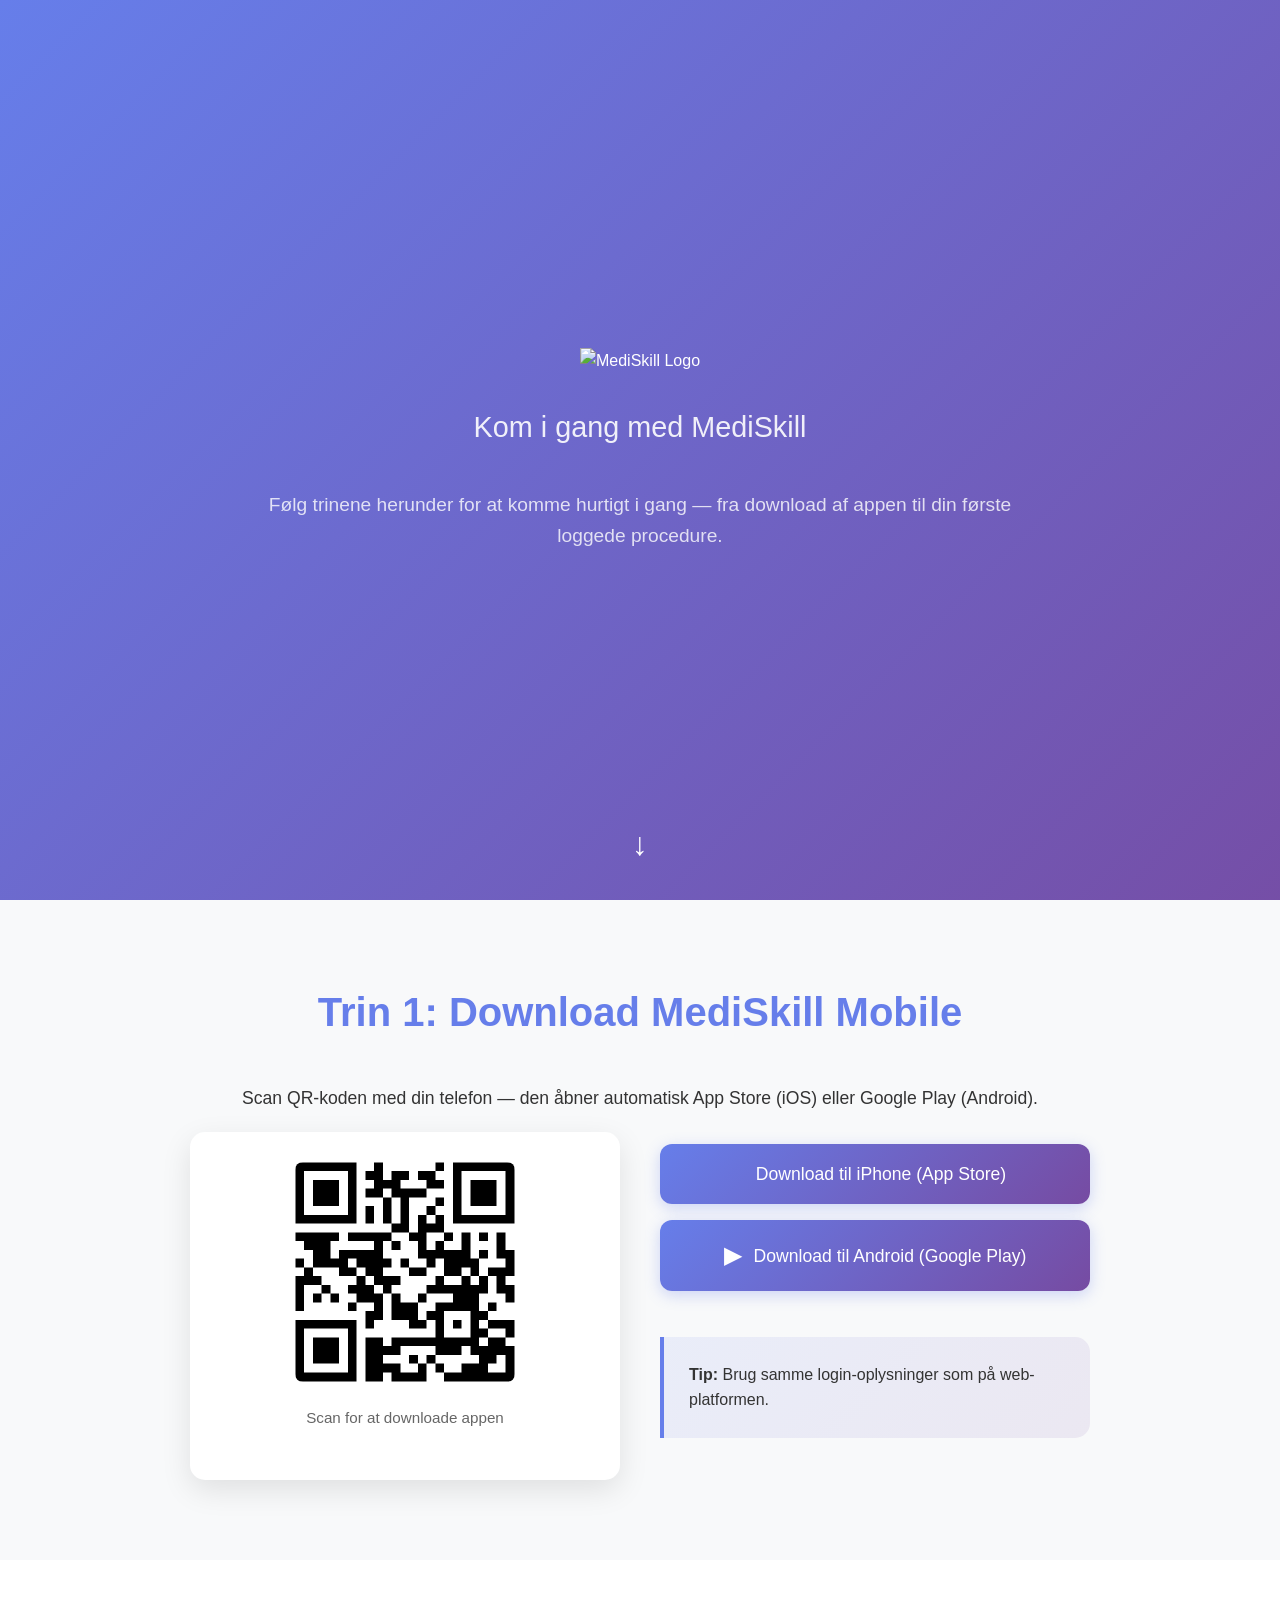
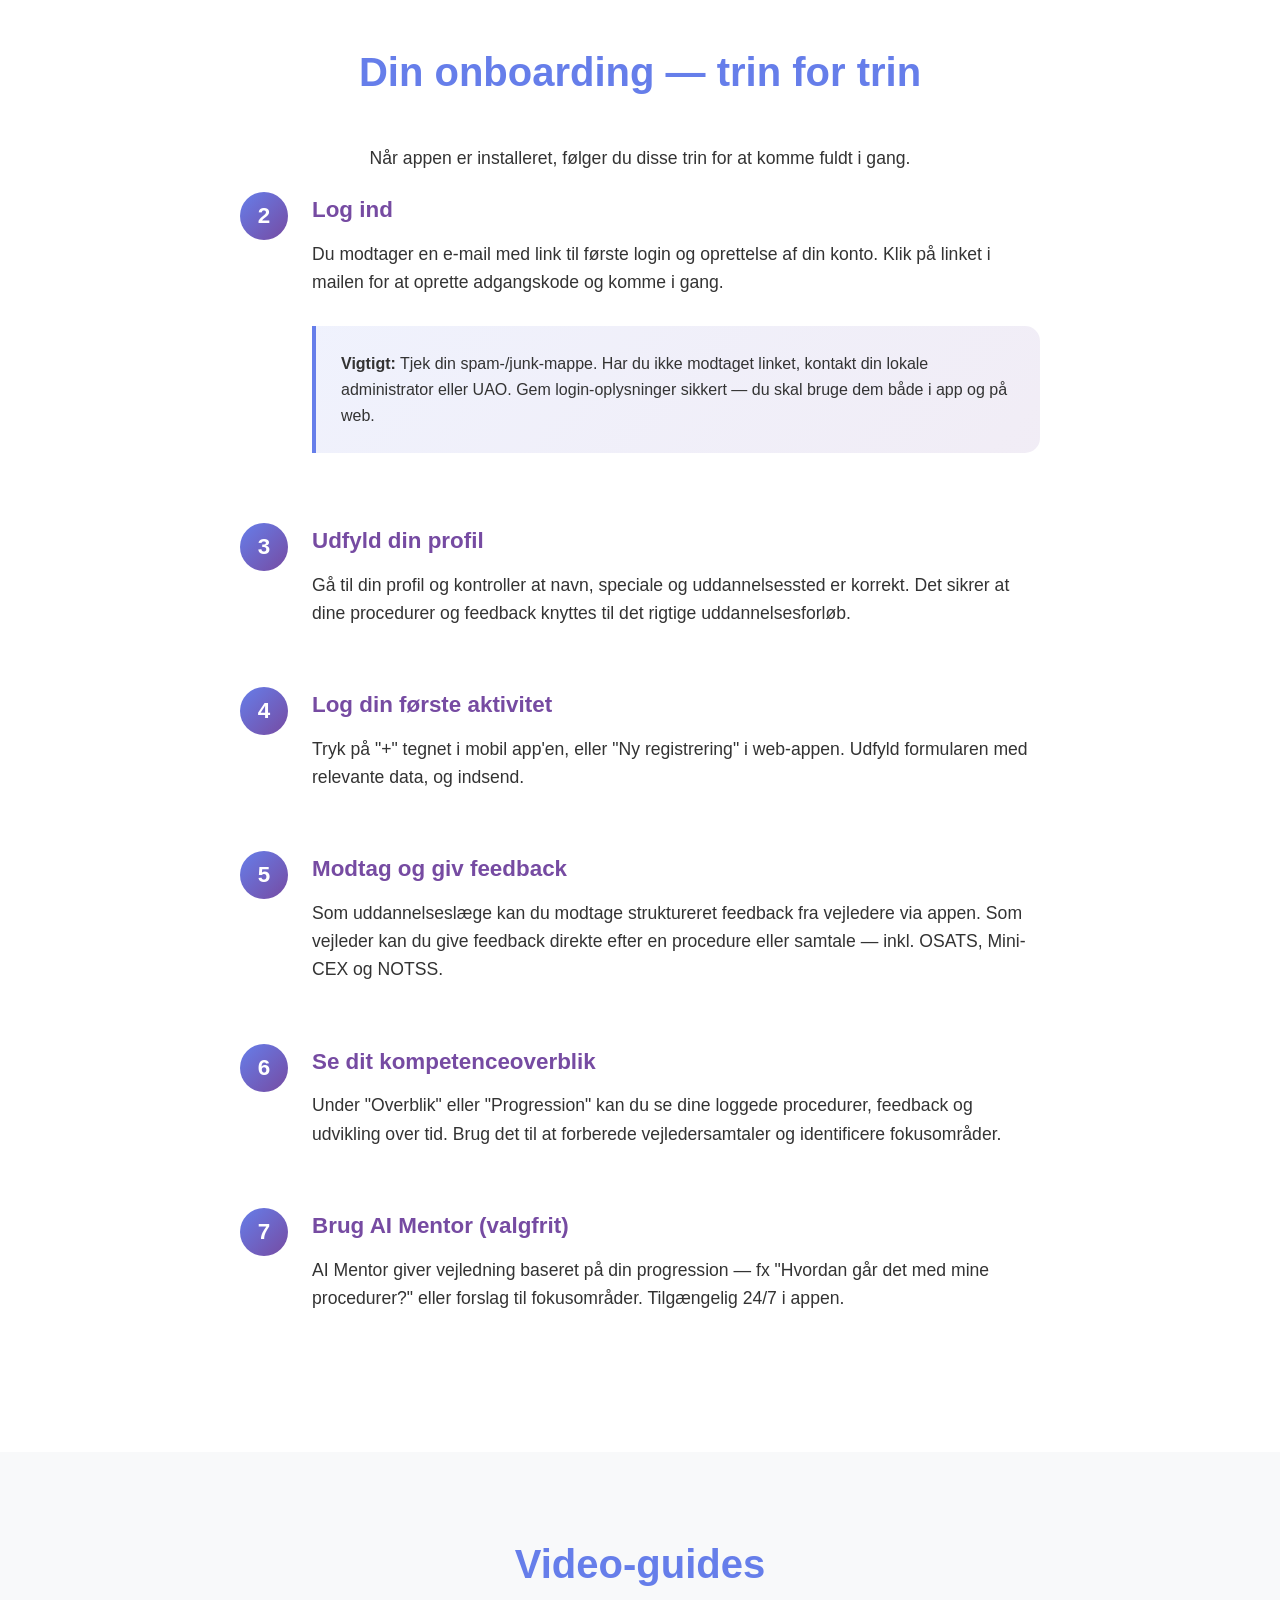
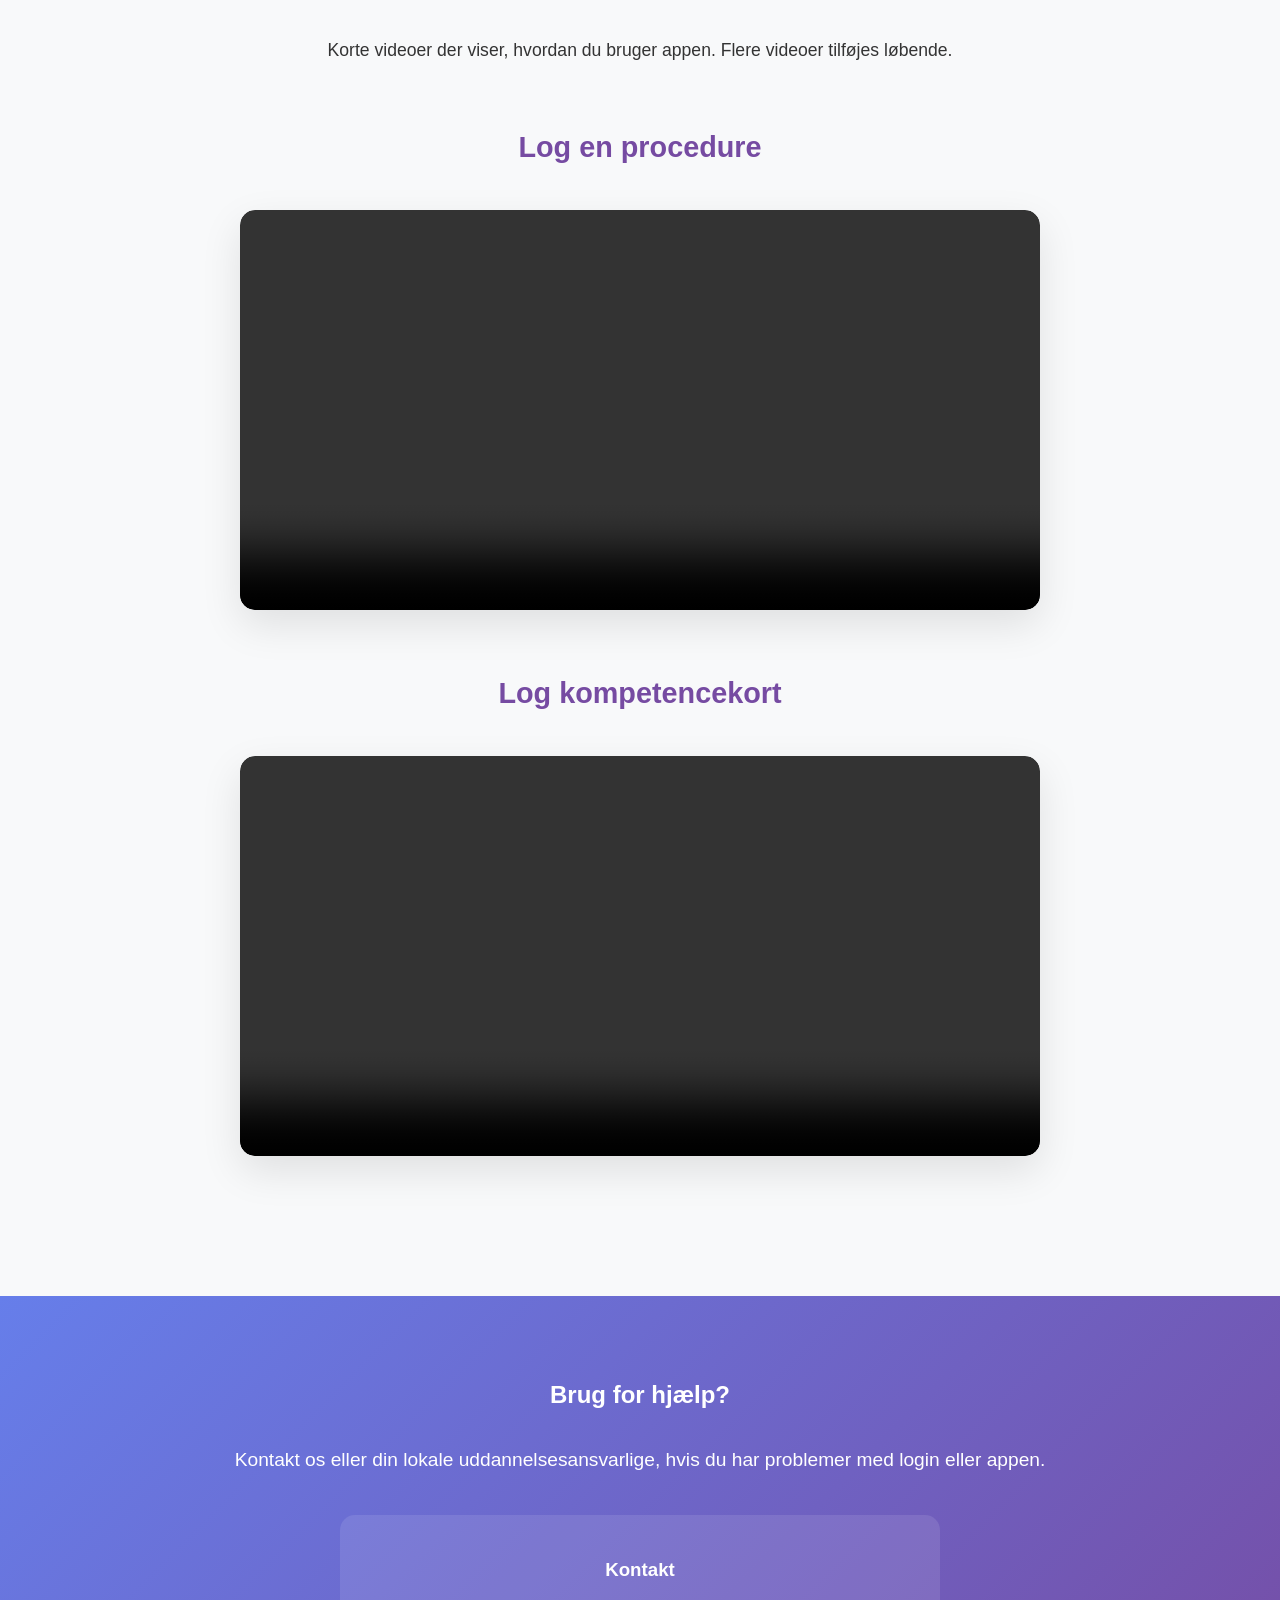
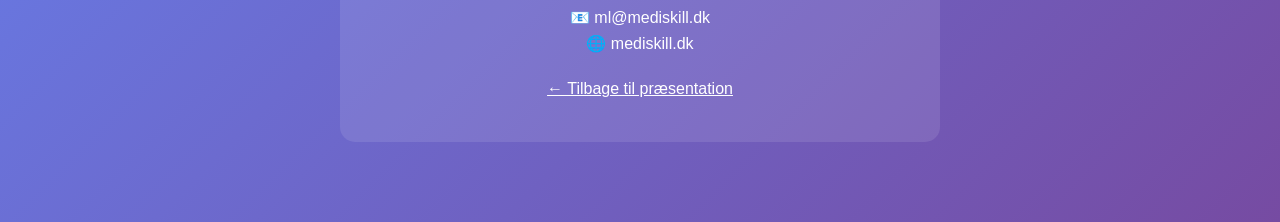
==== commit 774e4c24: "Update step 4: Log din første aktivitet with mobile/web instructions Co-authored-by: Martin Lawaetz " ====
--- a/onboarding.html
+++ b/onboarding.html
@@ -72,11 +72,8 @@
                 <div class="step-item">
                     <div class="step-number">4</div>
                     <div class="step-content">
-                        <h4>Log din første procedure</h4>
-                        <p>Tryk på "Log procedure" i appen. Vælg proceduretype, dato og dit niveau (observeret, assisteret, selvstændig). Det tager under et minut.</p>
-                        <div class="highlight-box">
-                            <strong>Tip:</strong> Log procedurer løbende — det er nemmere end at samle dem op bagud.
-                        </div>
+                        <h4>Log din første aktivitet</h4>
+                        <p>Tryk på "+" tegnet i mobil app'en, eller "Ny registrering" i web-appen. Udfyld formularen med relevante data, og indsend.</p>
                     </div>
                 </div>
 
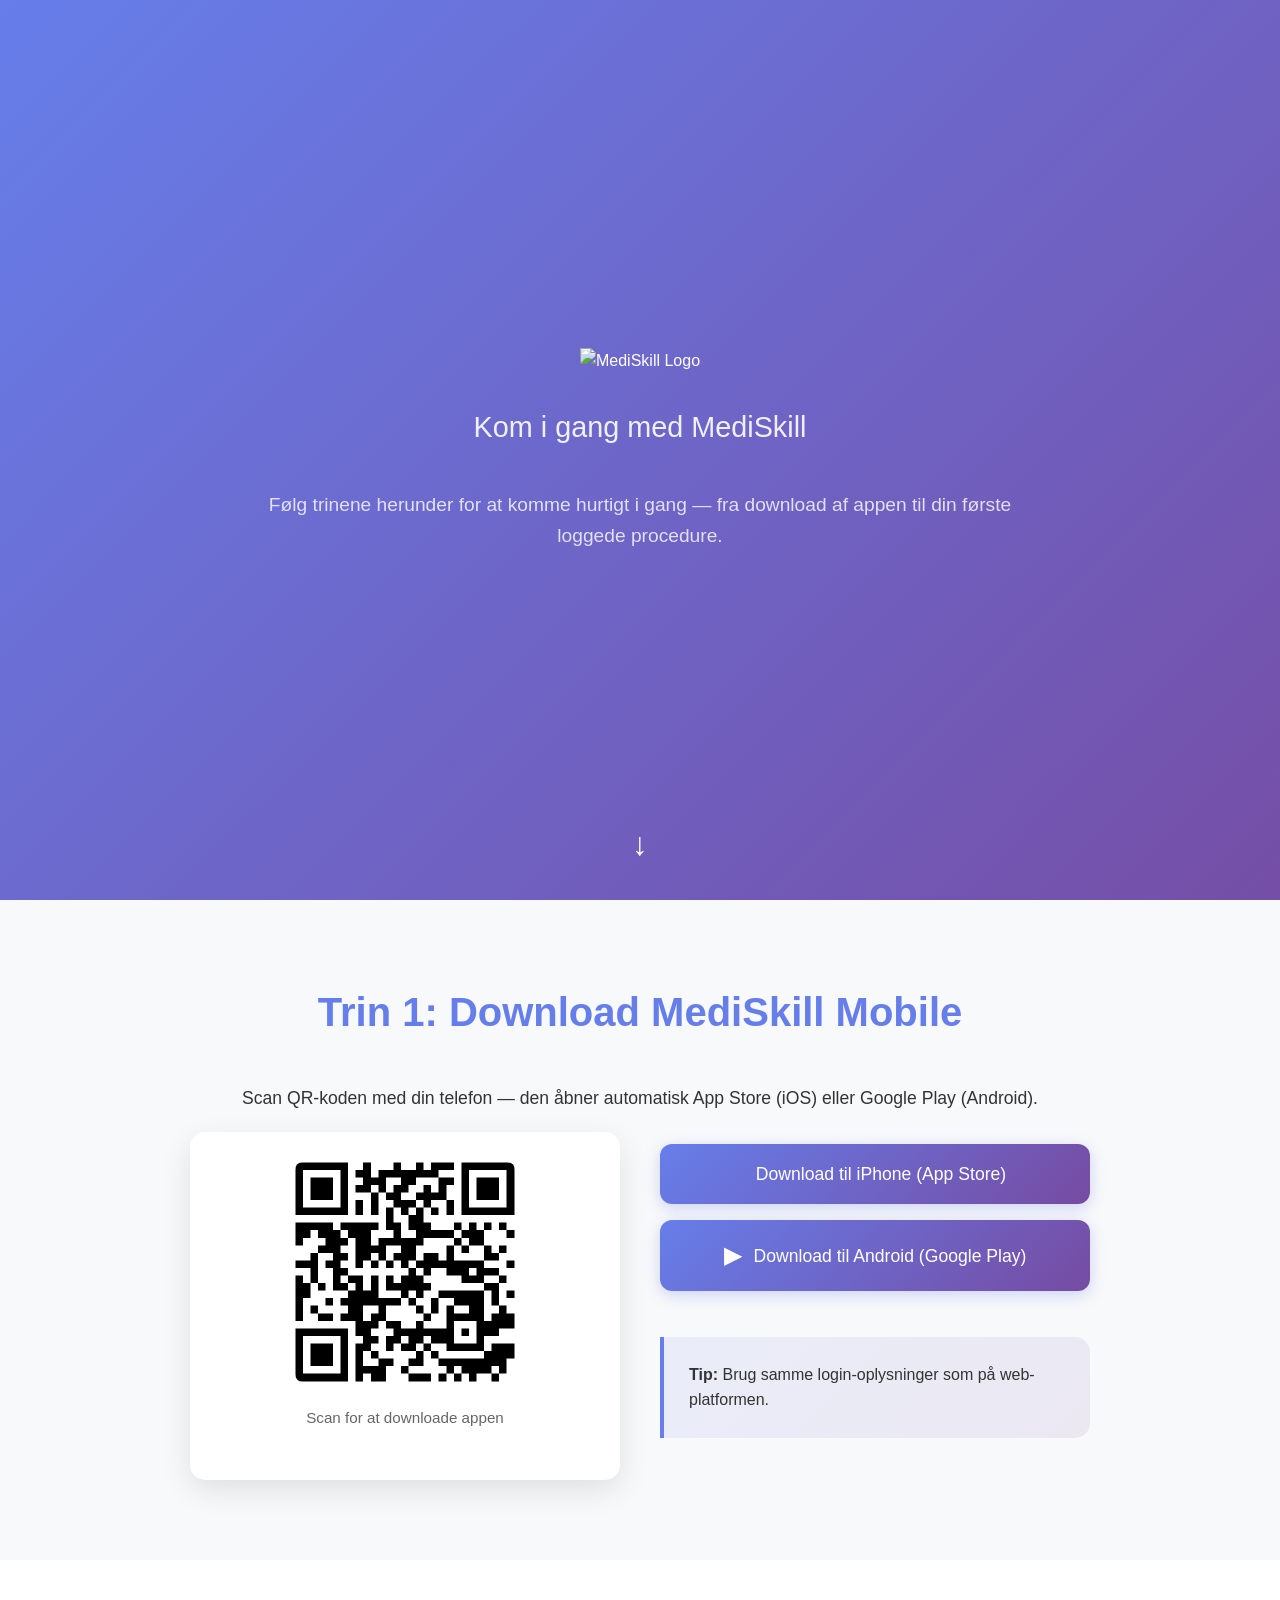
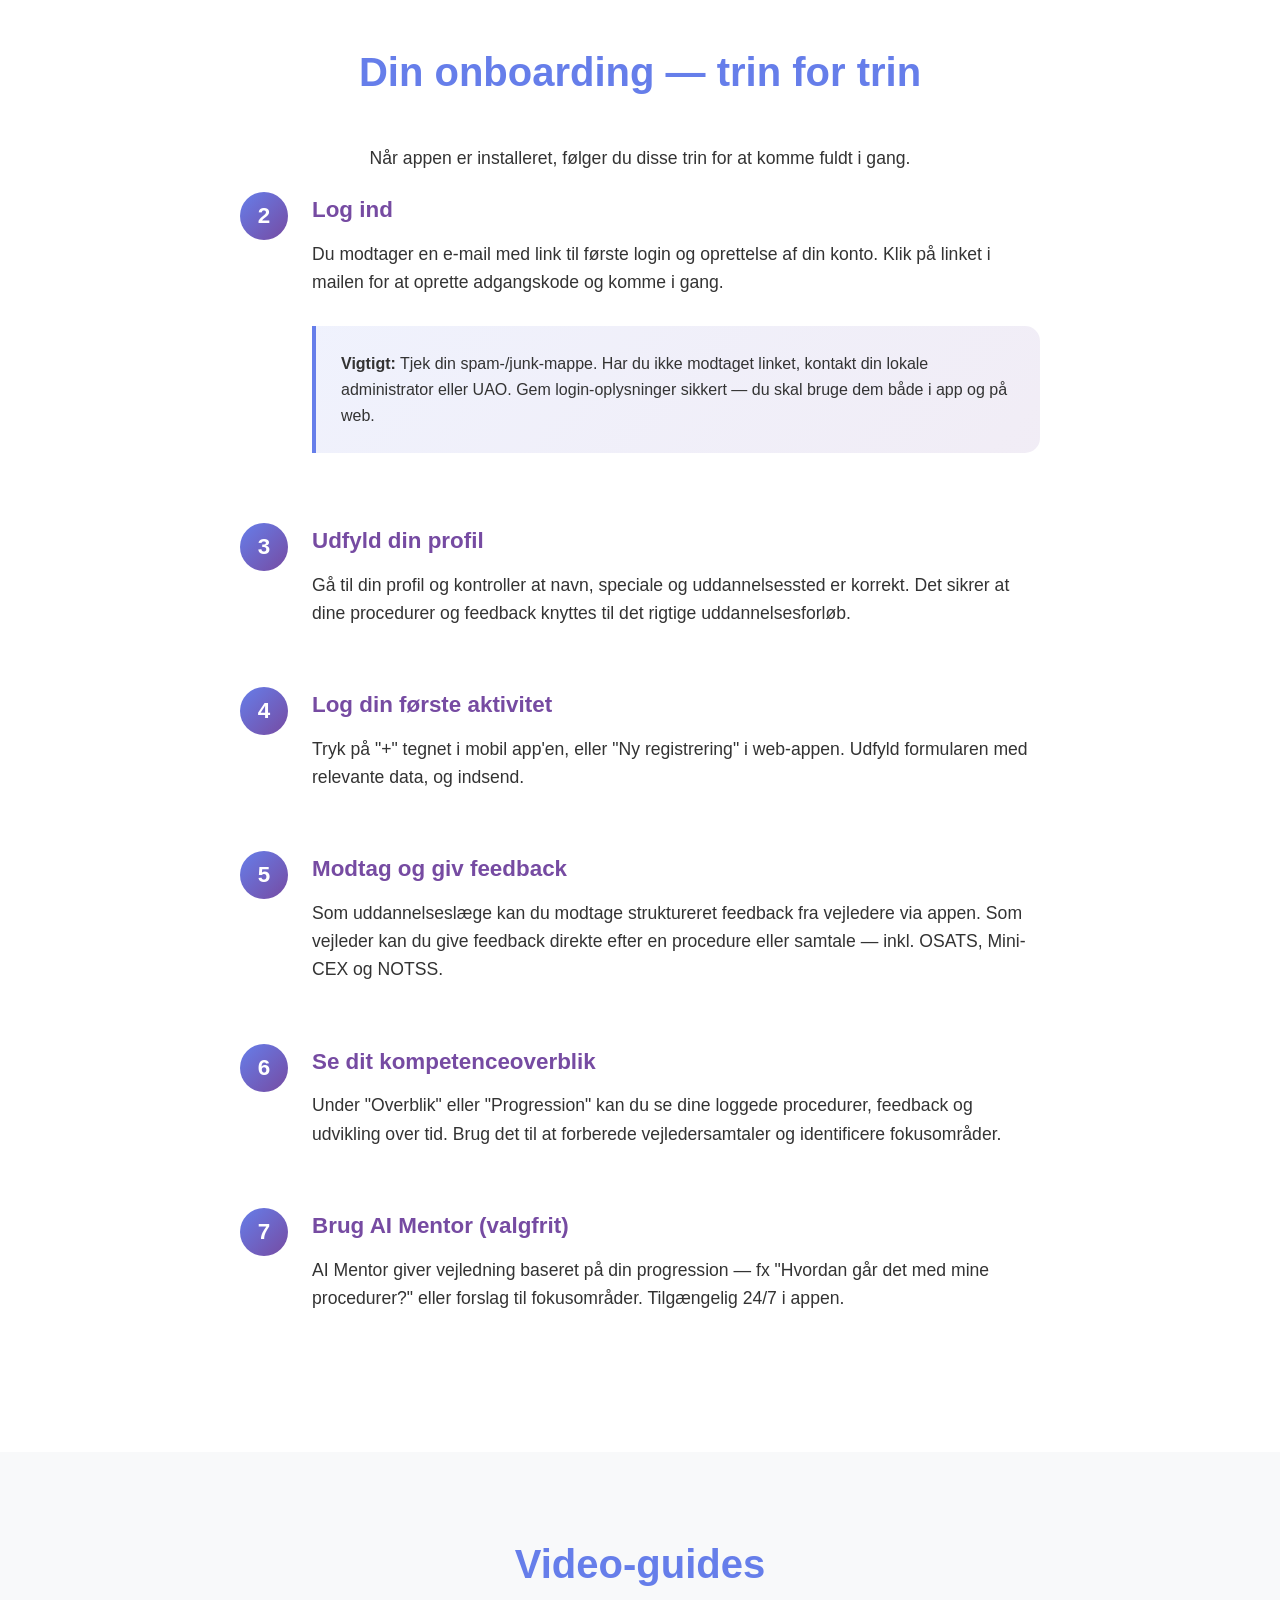
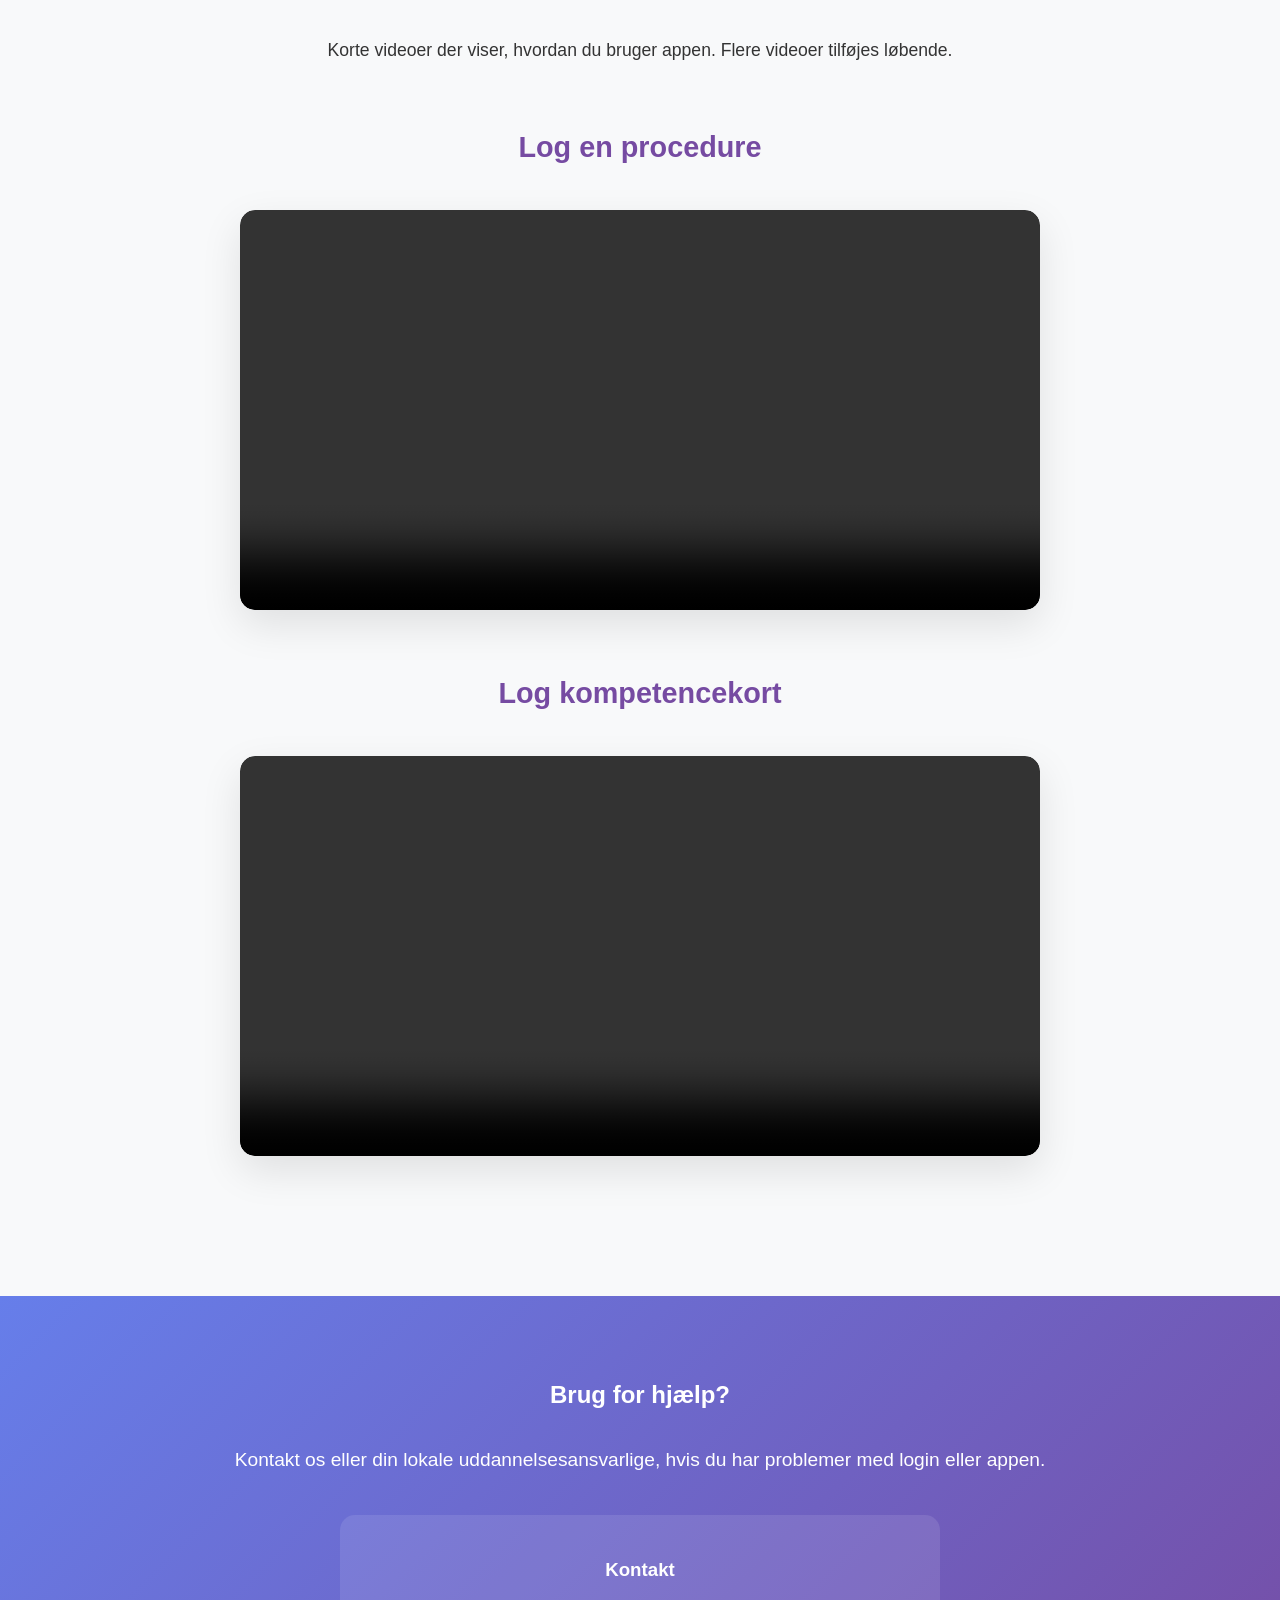
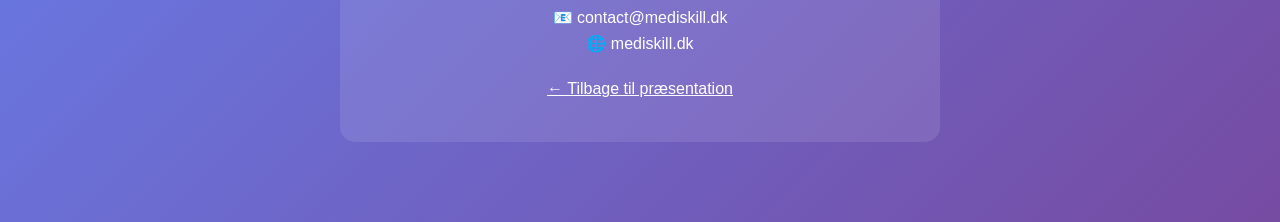
==== commit 0d527ea3: "Update contact email to contact@mediskill.dk Co-authored-by: Martin Lawaetz <lawaetzm@users.noreply." ====
--- a/onboarding.html
+++ b/onboarding.html
@@ -140,7 +140,7 @@
 
             <div class="contact-info">
                 <h3 style="margin-bottom: 20px;">Kontakt</h3>
-                <p>📧 ml@mediskill.dk</p>
+                <p>📧 contact@mediskill.dk</p>
                 <p>🌐 mediskill.dk</p>
                 <p style="margin-top: 20px;">
                     <a href="index.html" style="color: white; text-decoration: underline;">← Tilbage til præsentation</a>
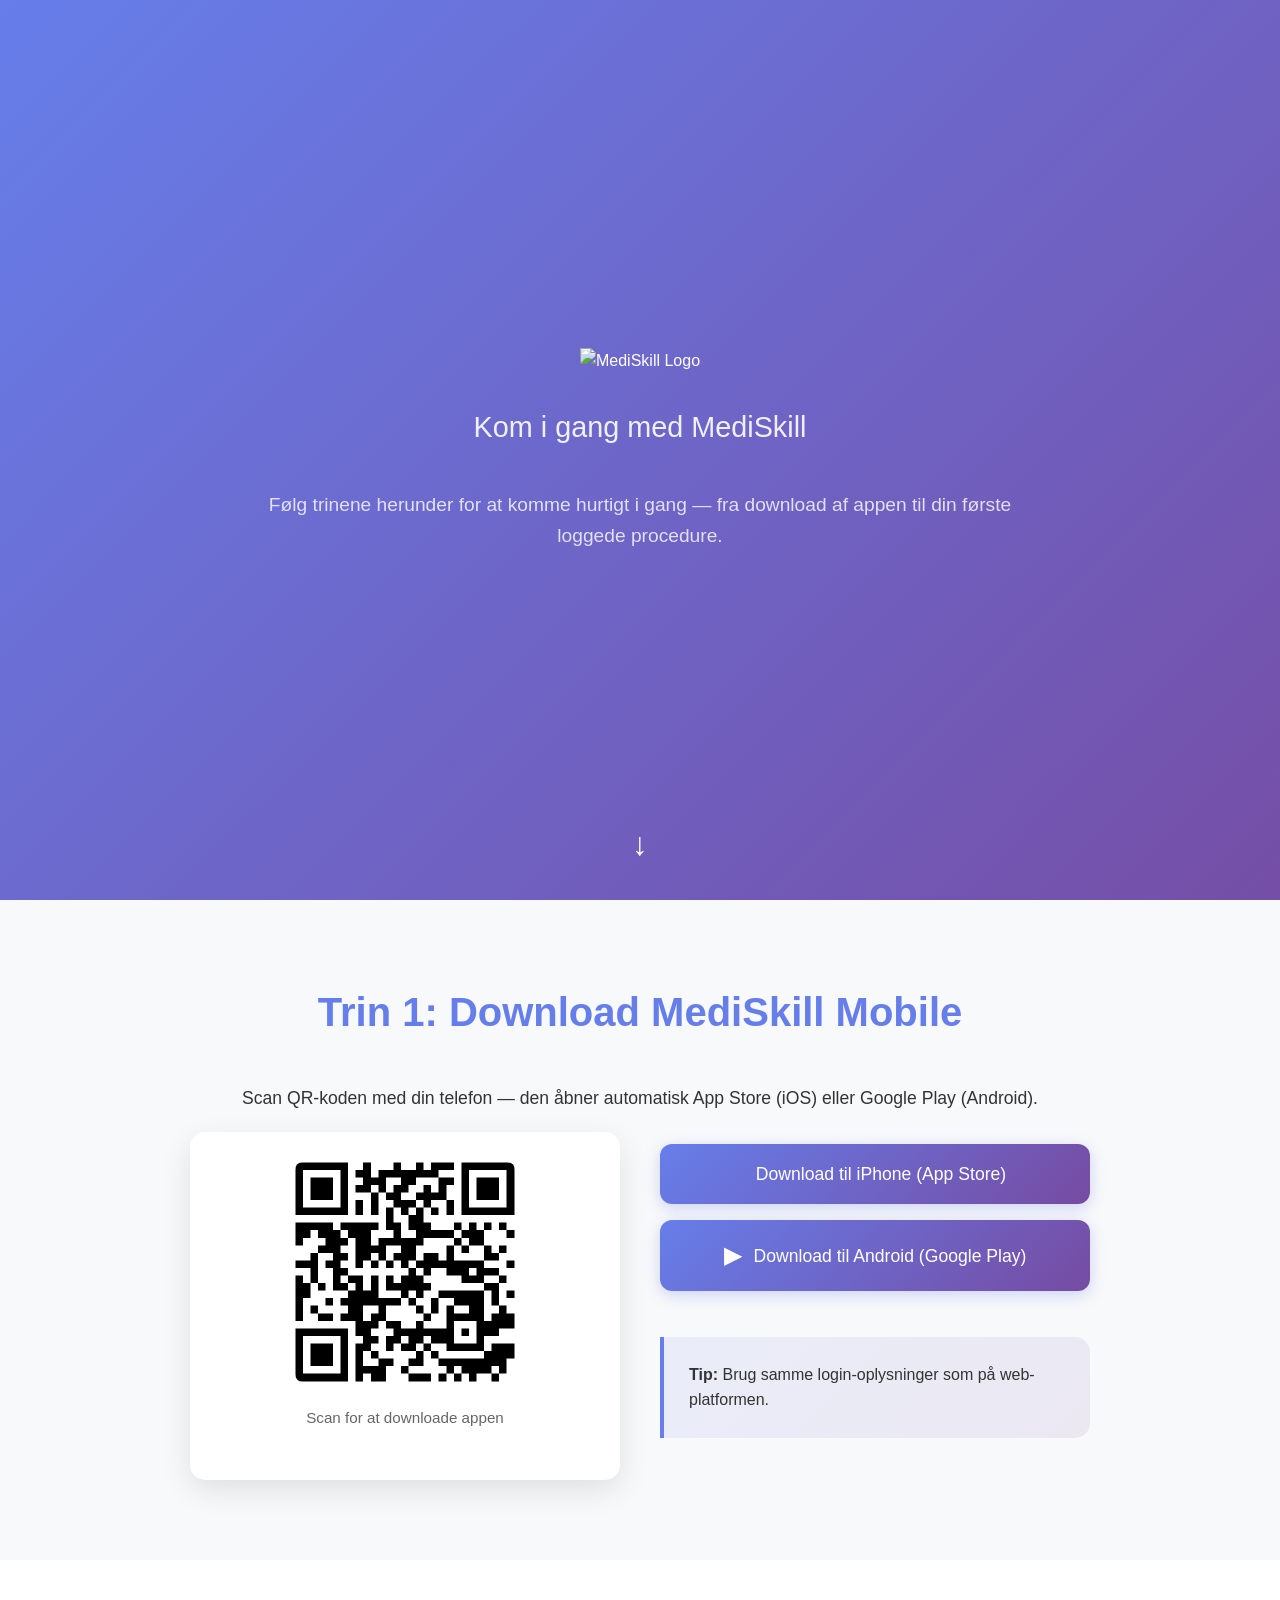
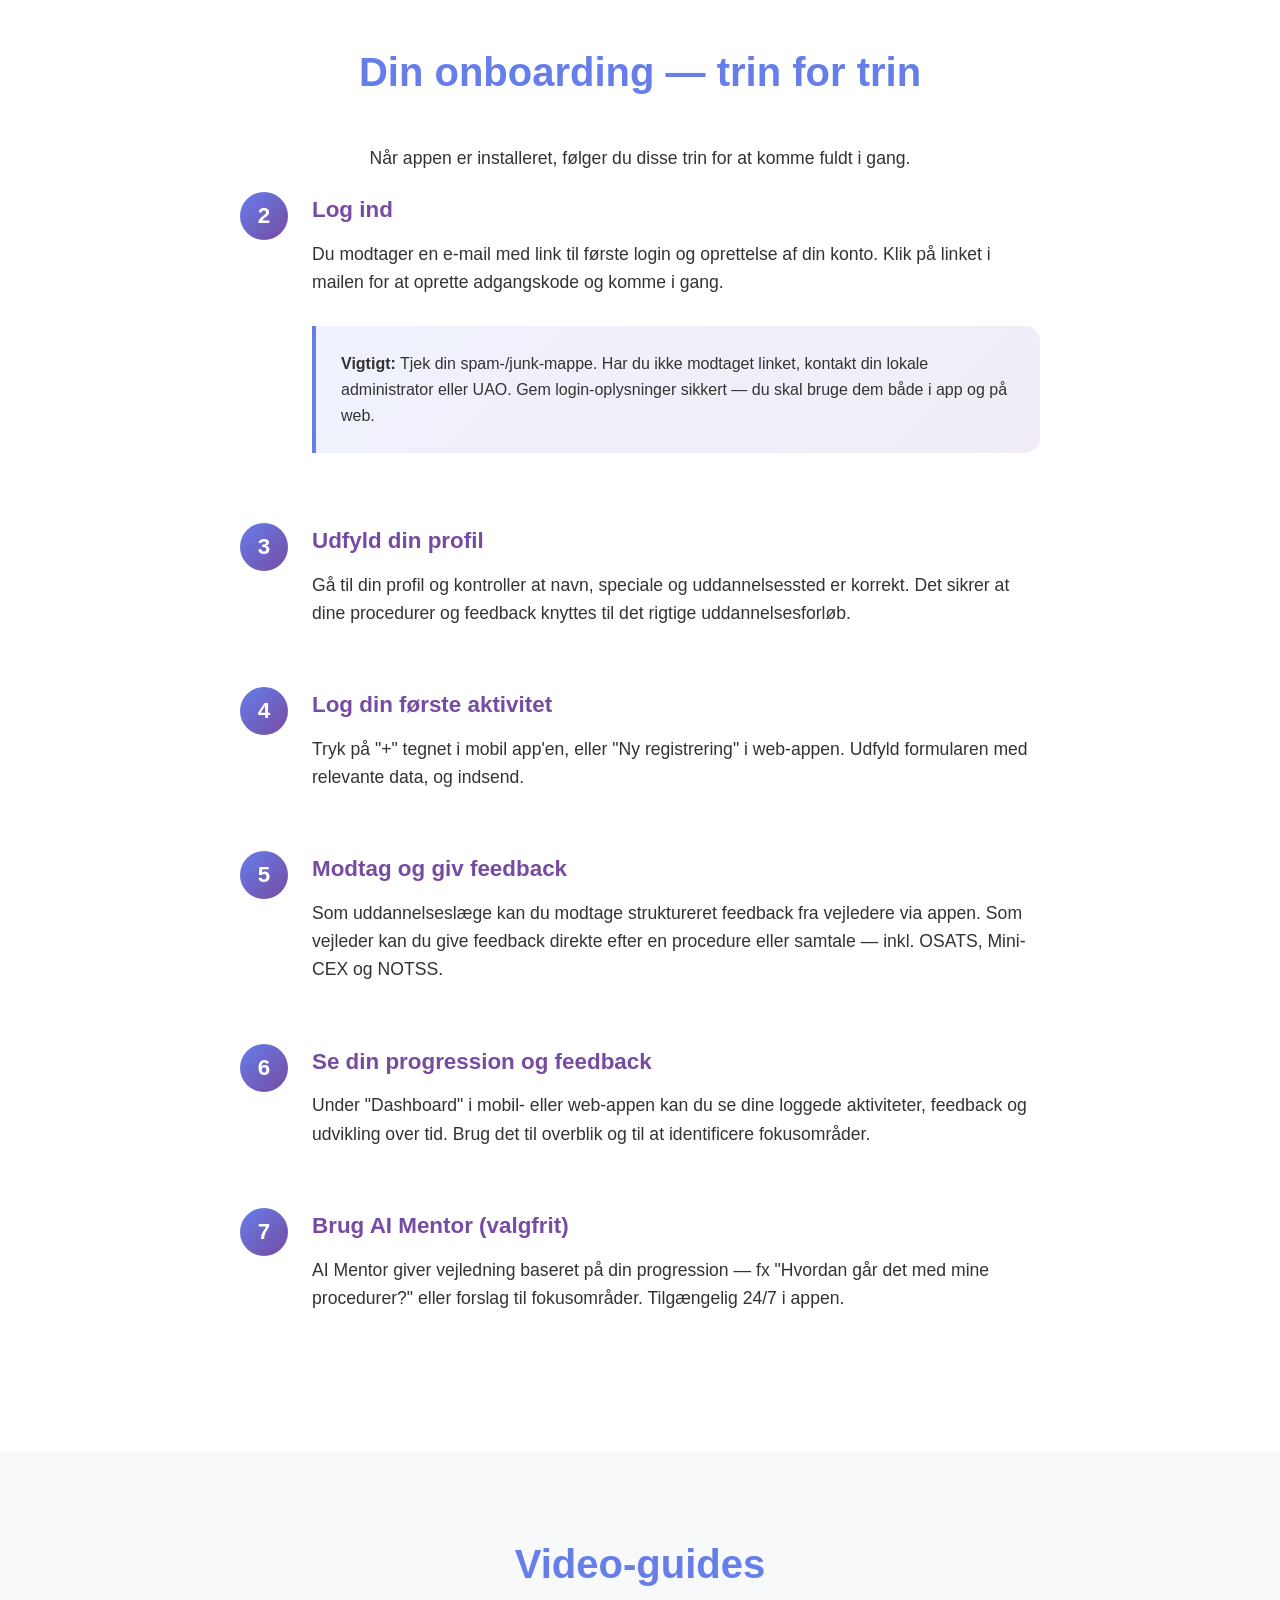
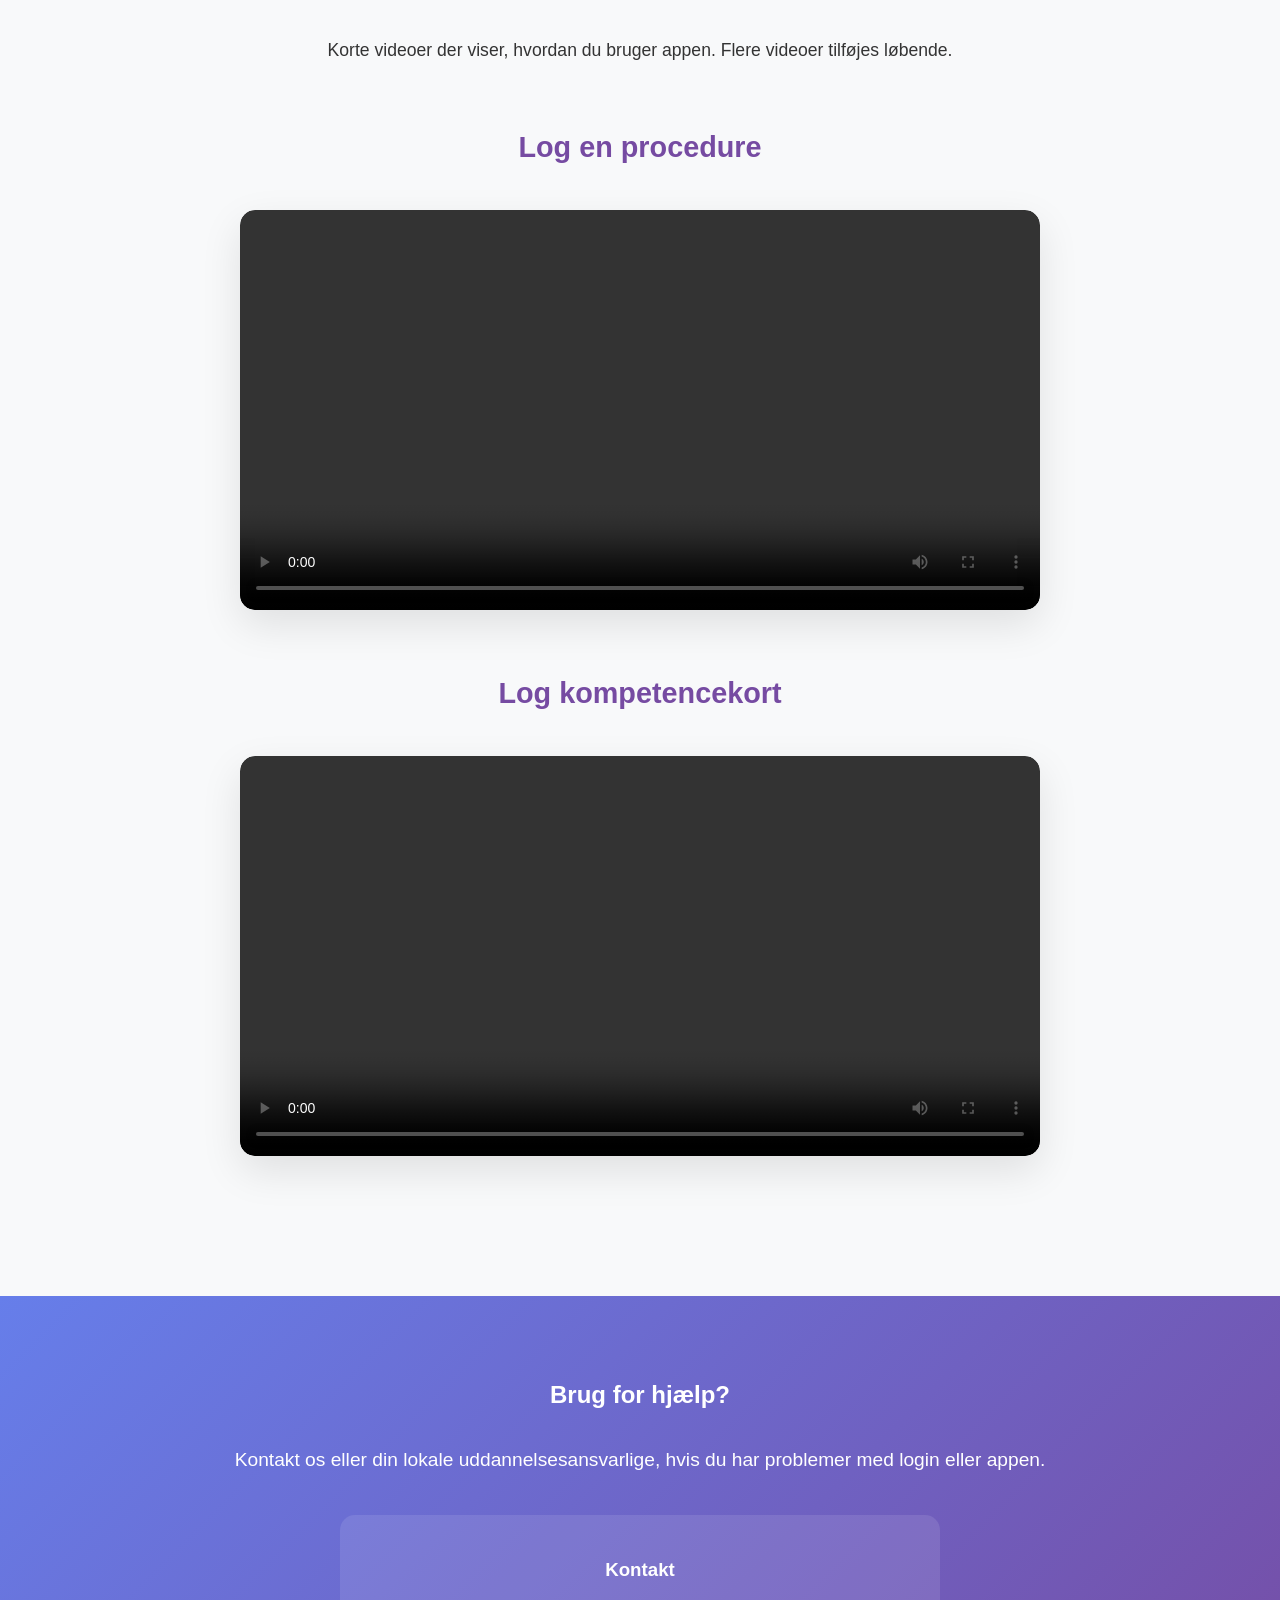
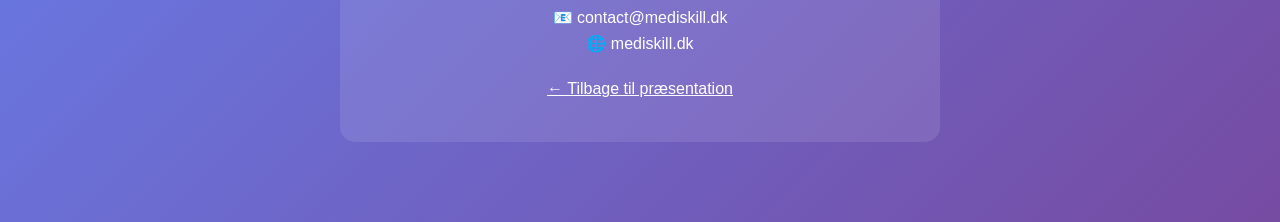
==== commit a6b854dc: "Update step 6: progression and feedback via Dashboard Co-authored-by: Martin Lawaetz <lawaetzm@users" ====
--- a/onboarding.html
+++ b/onboarding.html
@@ -88,8 +88,8 @@
                 <div class="step-item">
                     <div class="step-number">6</div>
                     <div class="step-content">
-                        <h4>Se dit kompetenceoverblik</h4>
-                        <p>Under "Overblik" eller "Progression" kan du se dine loggede procedurer, feedback og udvikling over tid. Brug det til at forberede vejledersamtaler og identificere fokusområder.</p>
+                        <h4>Se din progression og feedback</h4>
+                        <p>Under "Dashboard" i mobil- eller web-appen kan du se dine loggede aktiviteter, feedback og udvikling over tid. Brug det til overblik og til at identificere fokusområder.</p>
                     </div>
                 </div>
 
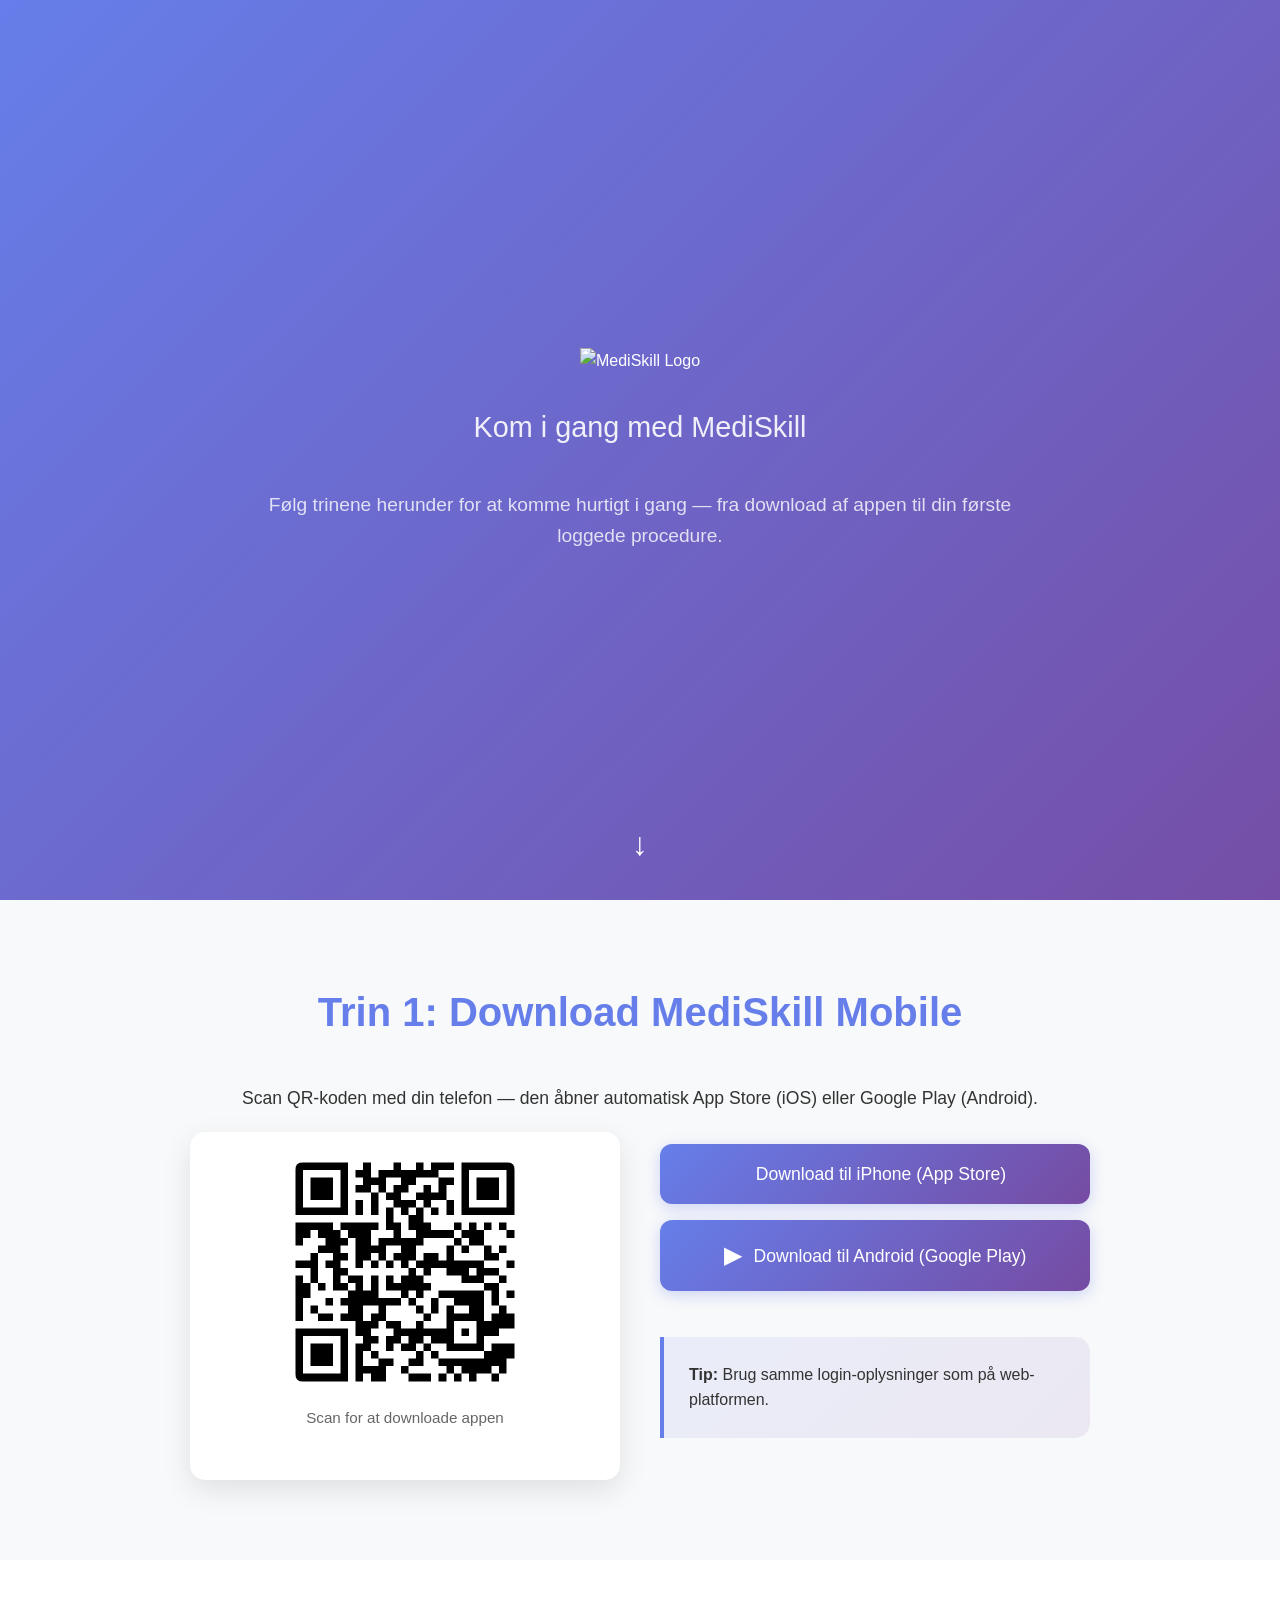
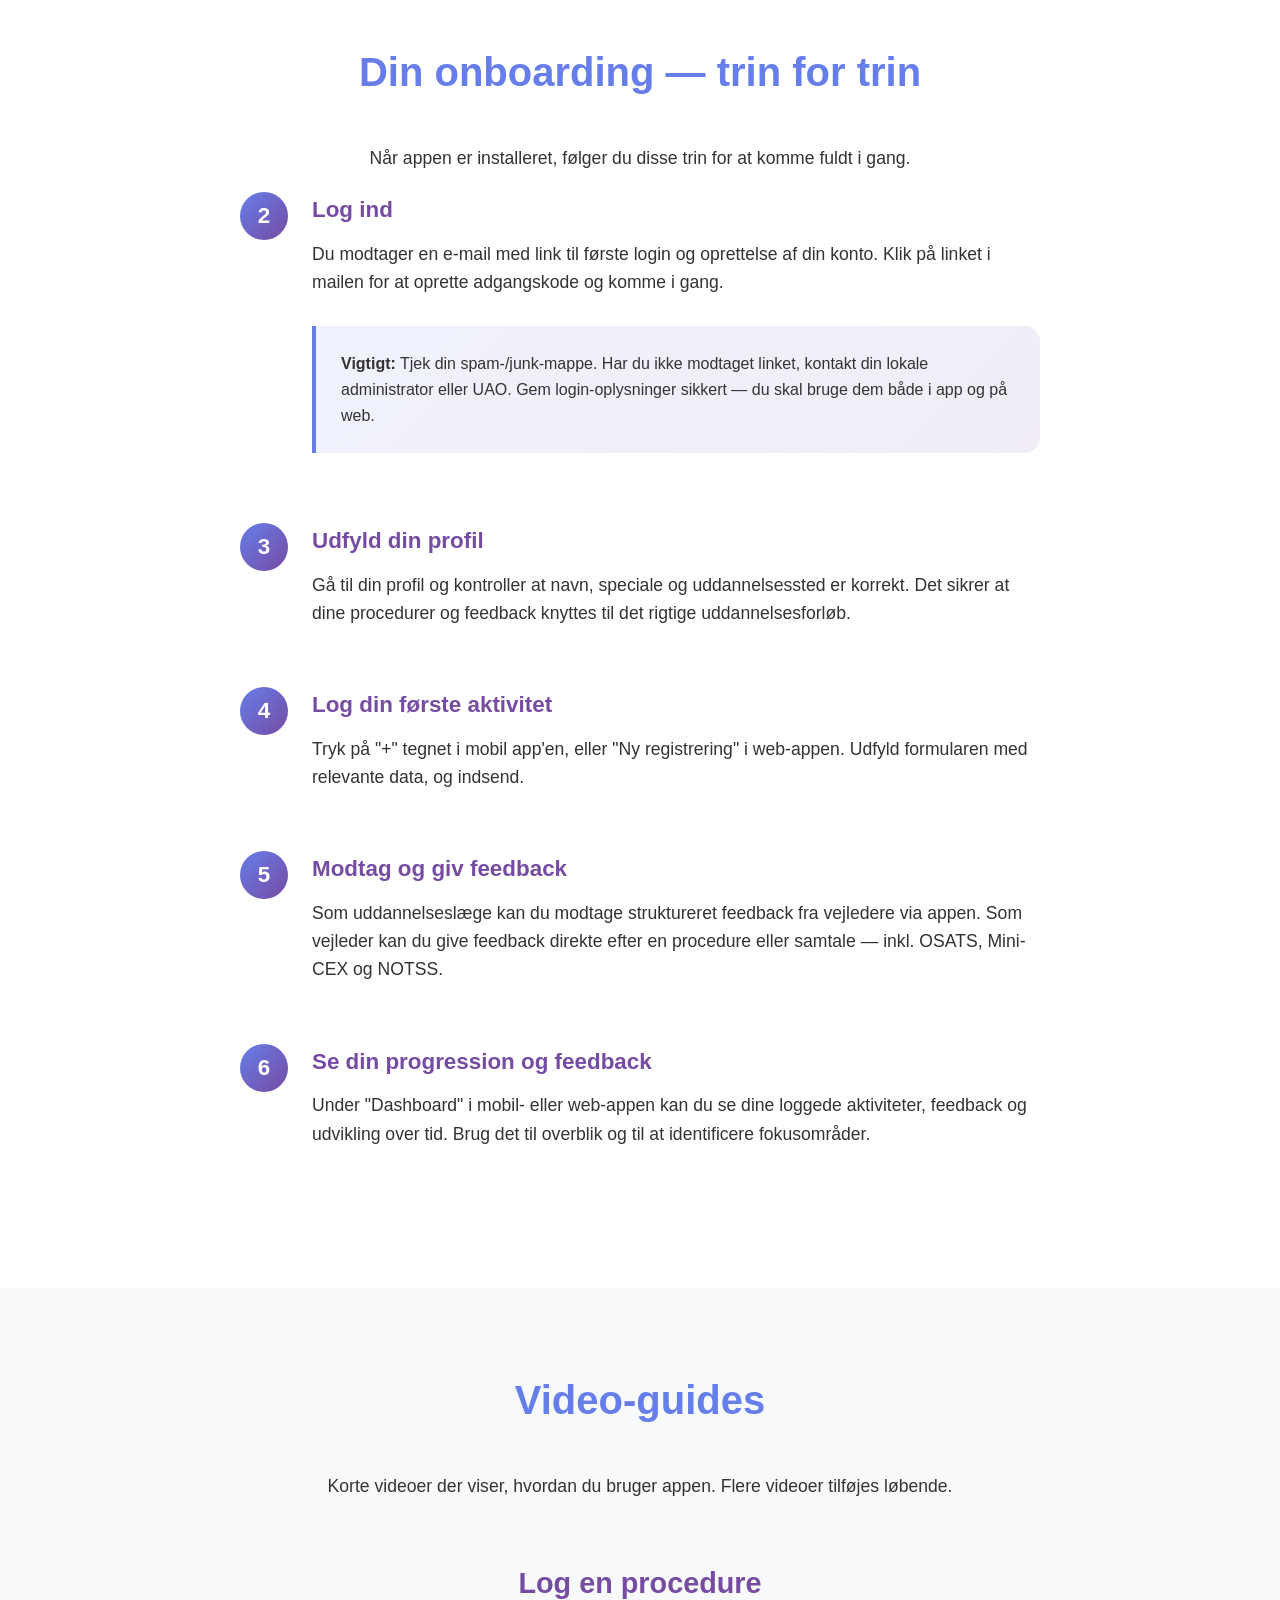
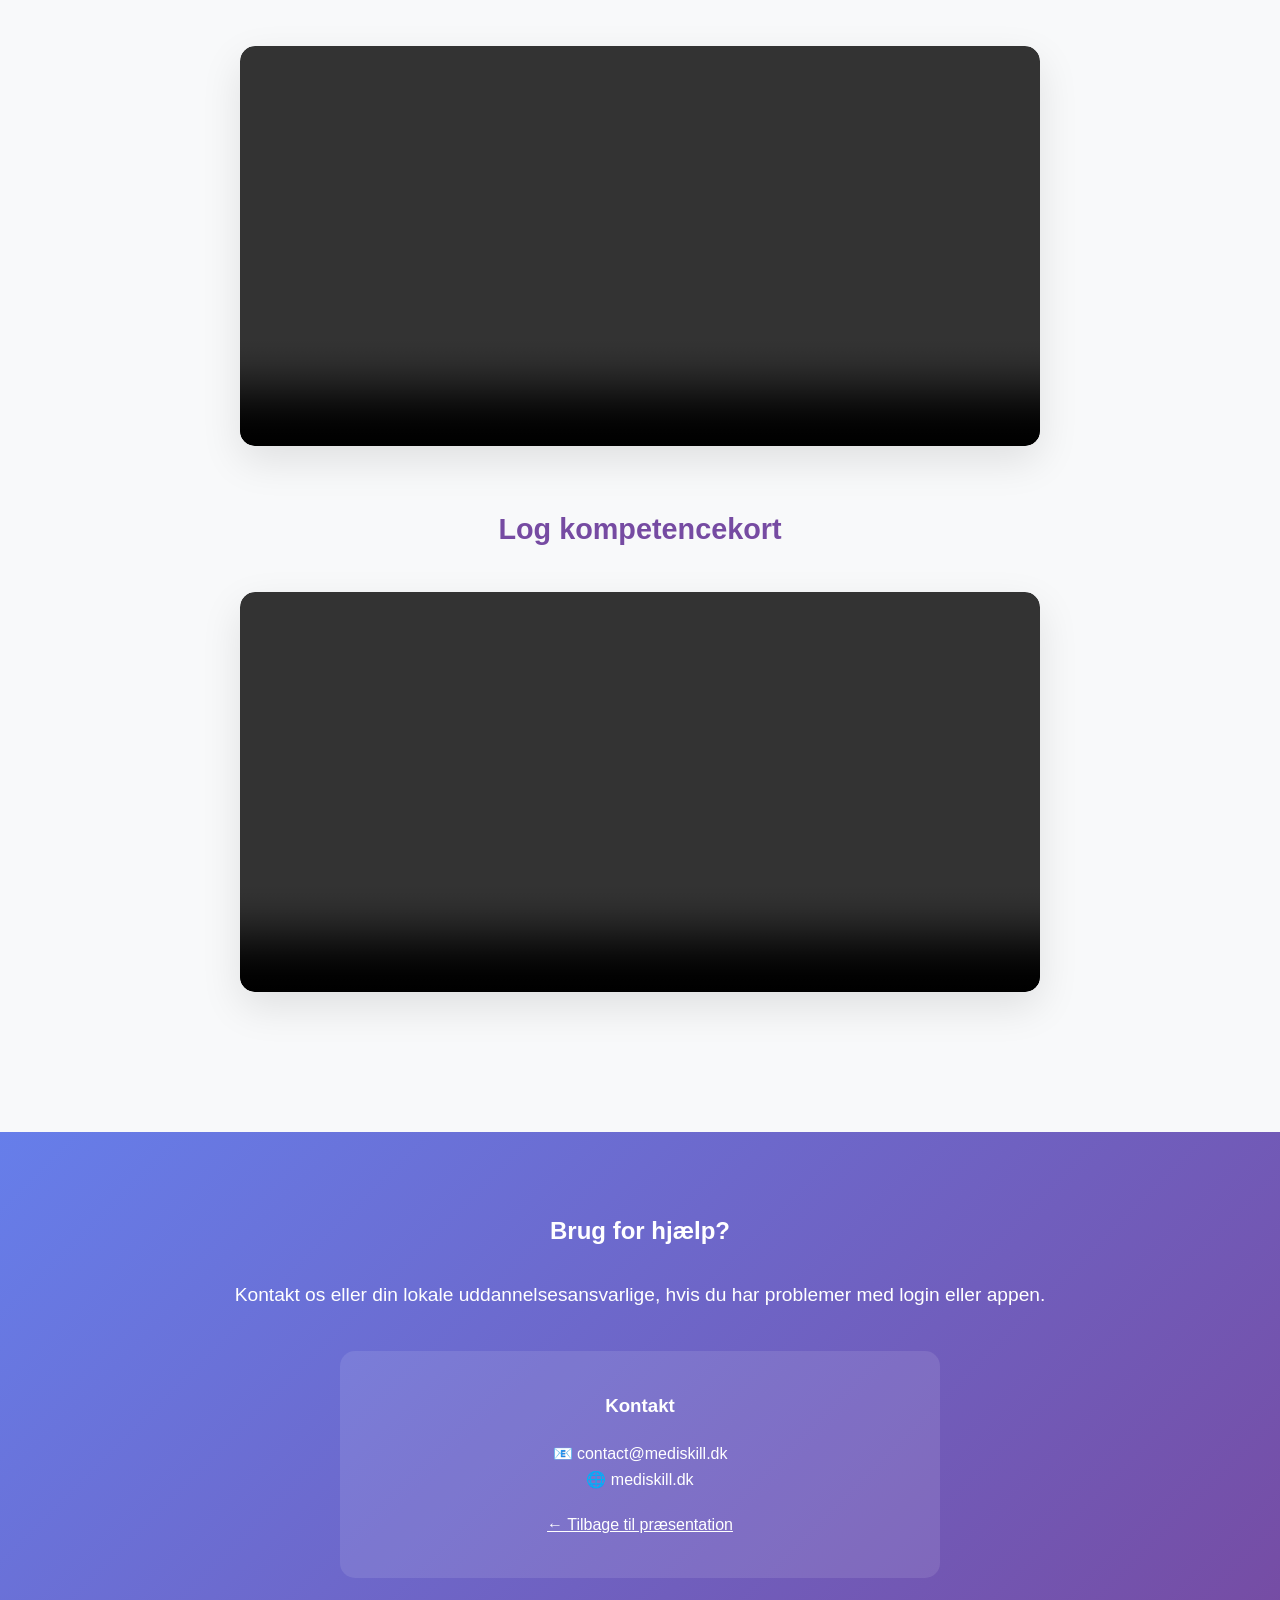
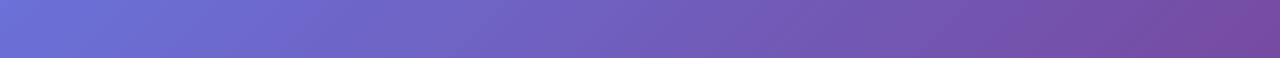
==== commit e7c1e49e: "Remove step 7 (AI Mentor) from onboarding page Co-authored-by: Martin Lawaetz <lawaetzm@users.norepl" ====
--- a/onboarding.html
+++ b/onboarding.html
@@ -93,13 +93,6 @@
                     </div>
                 </div>
 
-                <div class="step-item">
-                    <div class="step-number">7</div>
-                    <div class="step-content">
-                        <h4>Brug AI Mentor (valgfrit)</h4>
-                        <p>AI Mentor giver vejledning baseret på din progression — fx "Hvordan går det med mine procedurer?" eller forslag til fokusområder. Tilgængelig 24/7 i appen.</p>
-                    </div>
-                </div>
             </div>
         </div>
     </section>
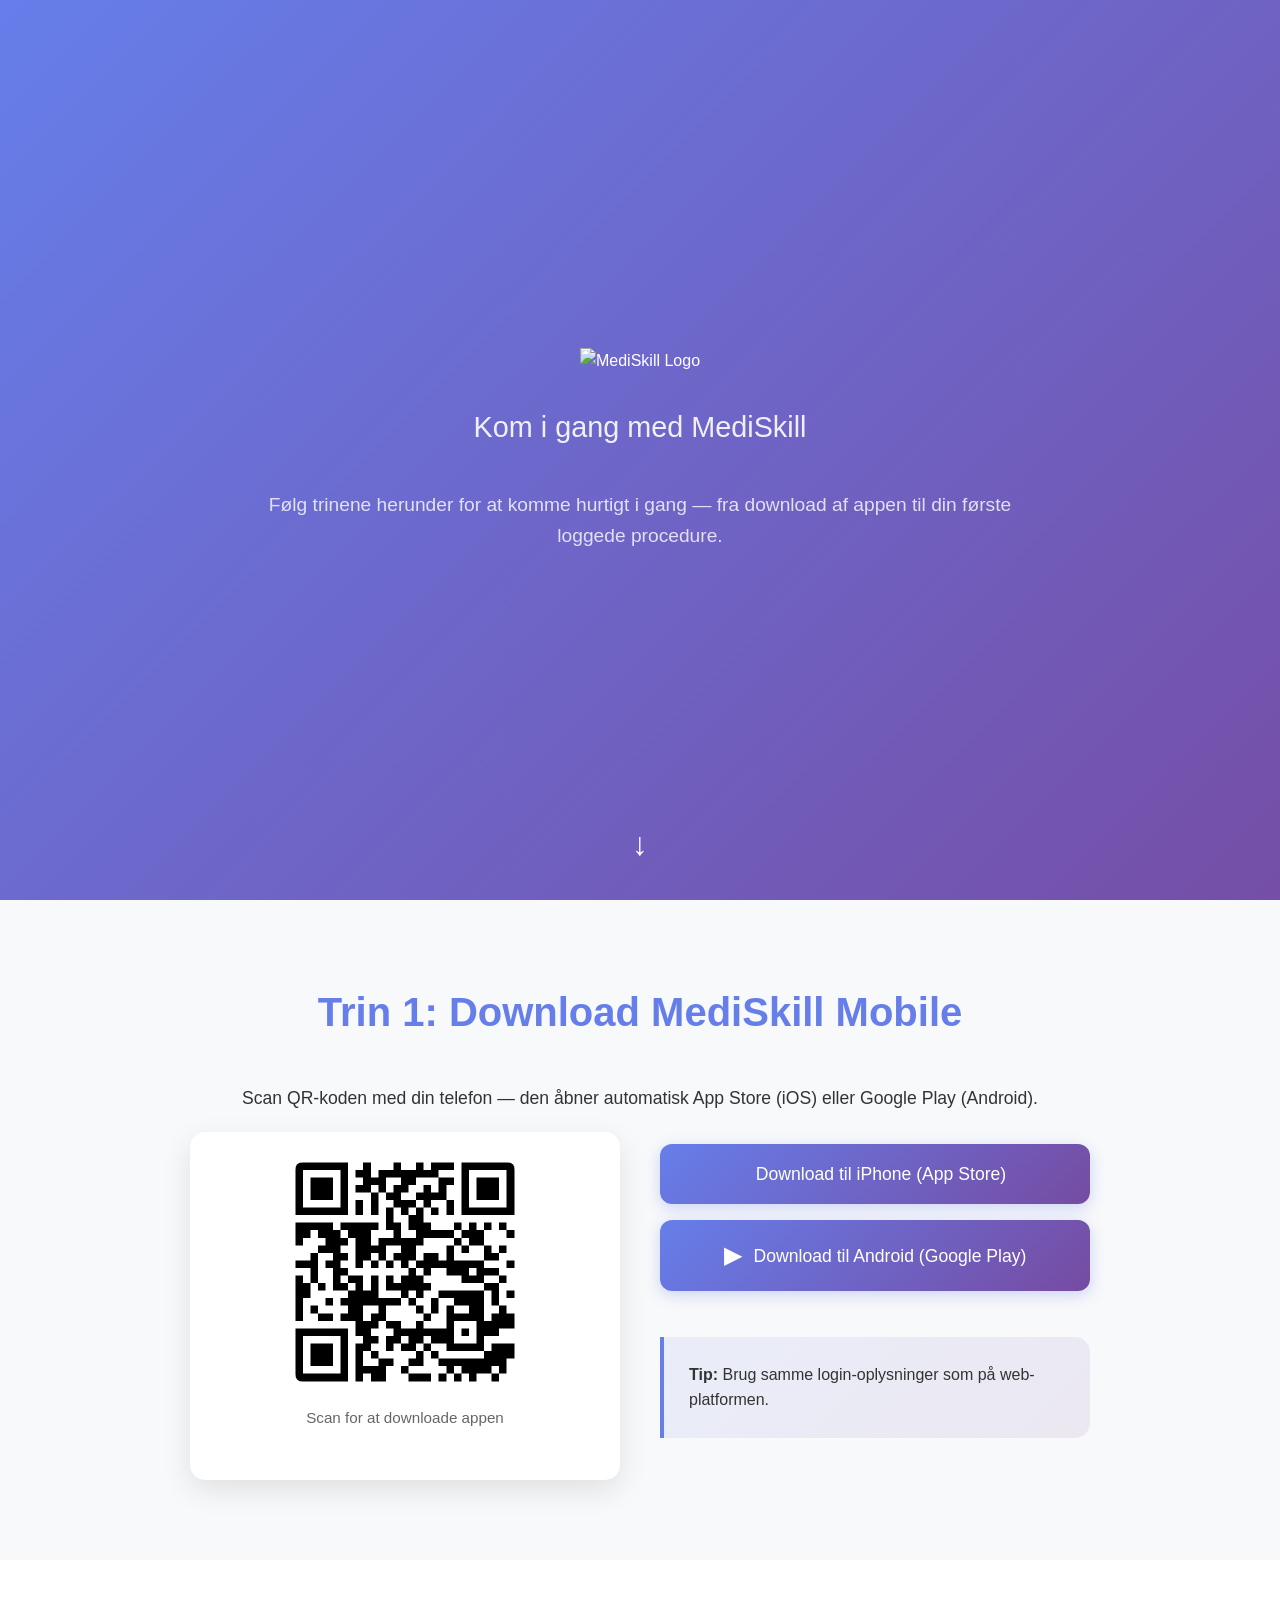
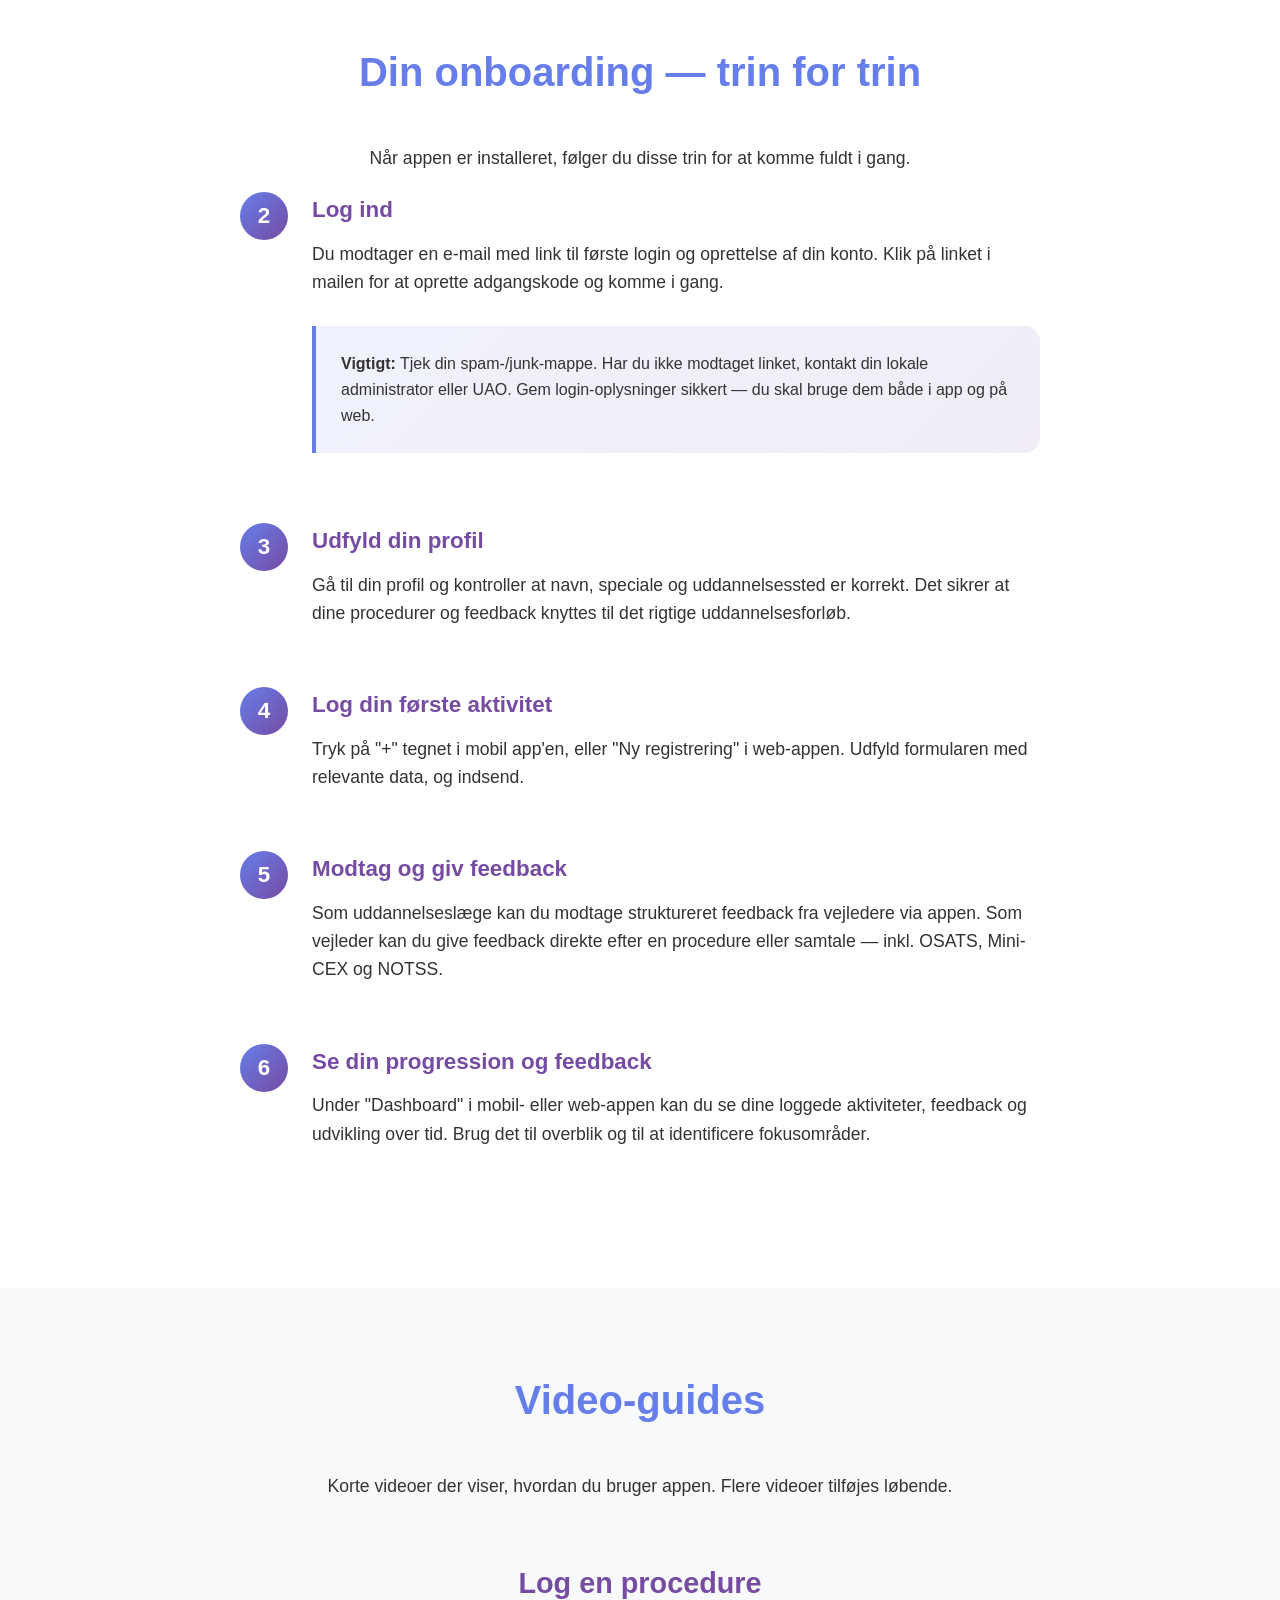
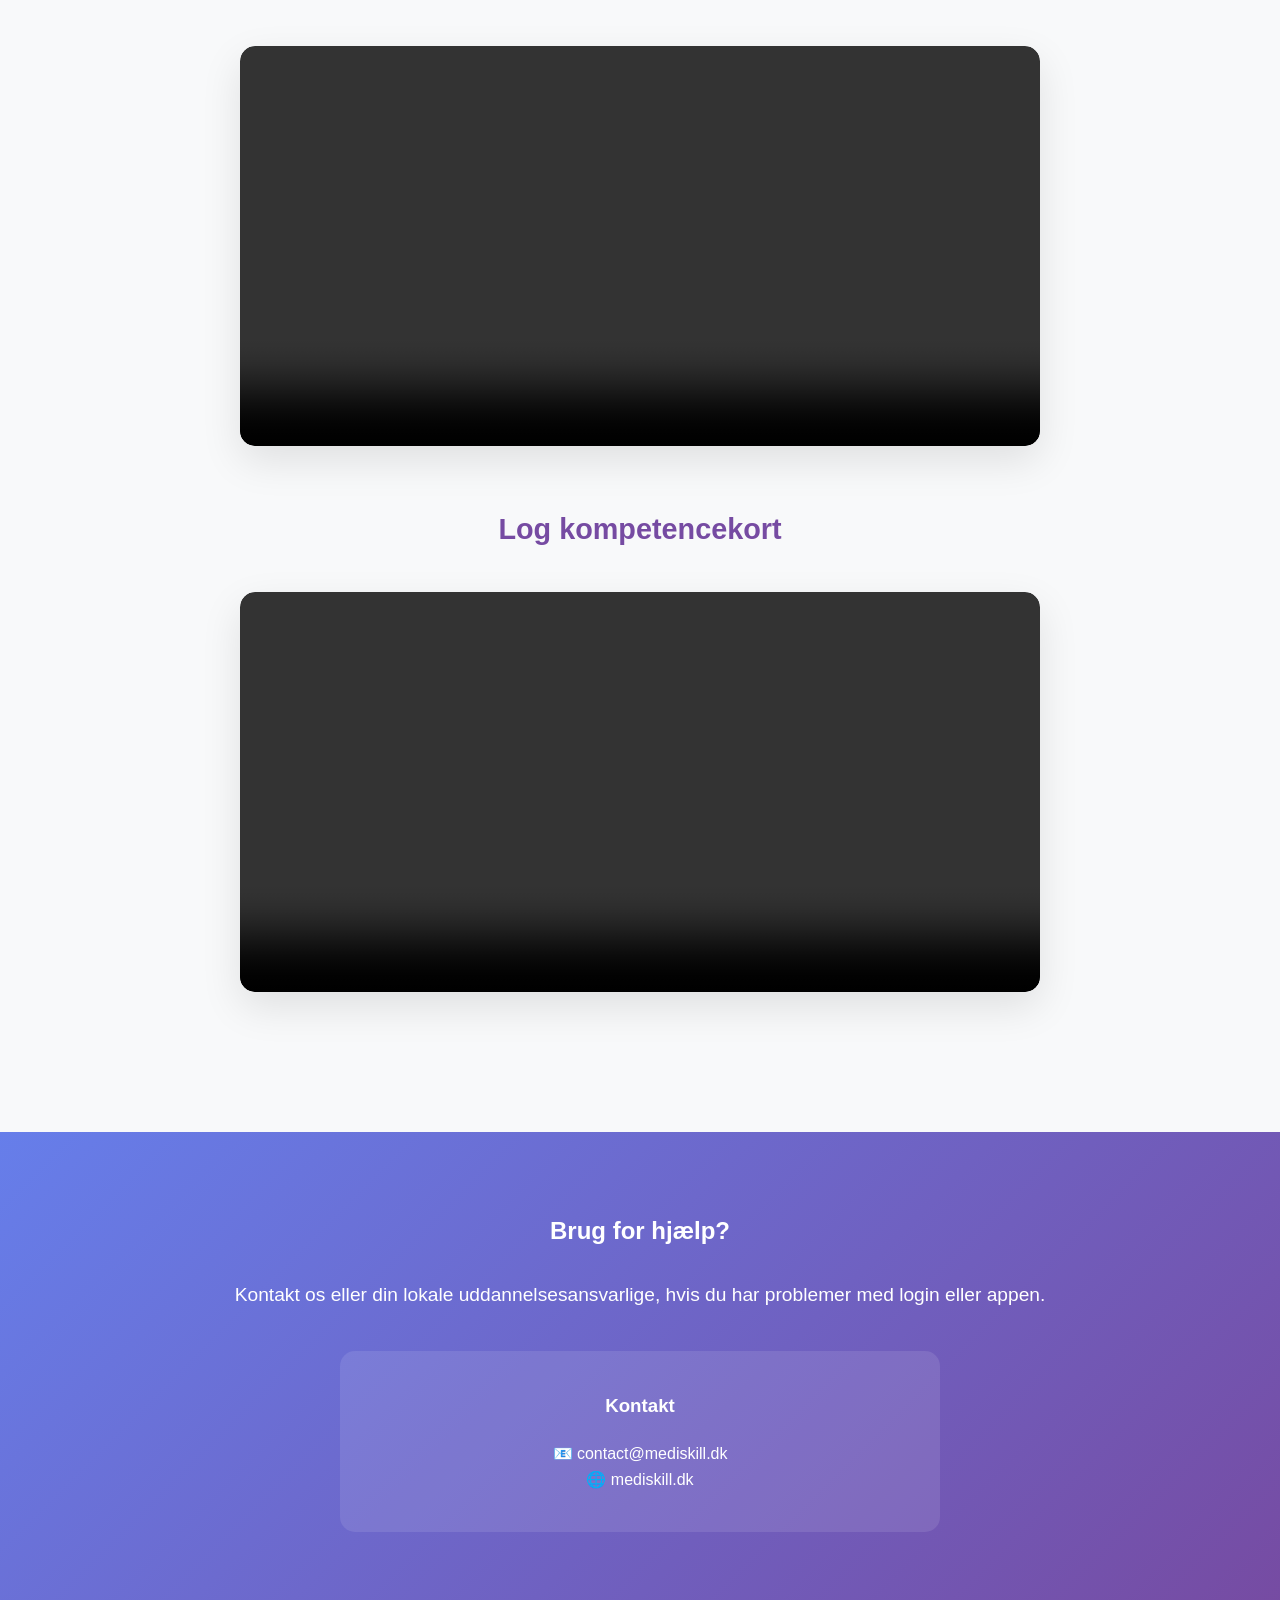
==== commit 4b7a5a10: "Remove back to presentation link from onboarding page Co-authored-by: Martin Lawaetz <lawaetzm@users" ====
--- a/onboarding.html
+++ b/onboarding.html
@@ -135,9 +135,6 @@
                 <h3 style="margin-bottom: 20px;">Kontakt</h3>
                 <p>📧 contact@mediskill.dk</p>
                 <p>🌐 mediskill.dk</p>
-                <p style="margin-top: 20px;">
-                    <a href="index.html" style="color: white; text-decoration: underline;">← Tilbage til præsentation</a>
-                </p>
             </div>
         </div>
     </section>
